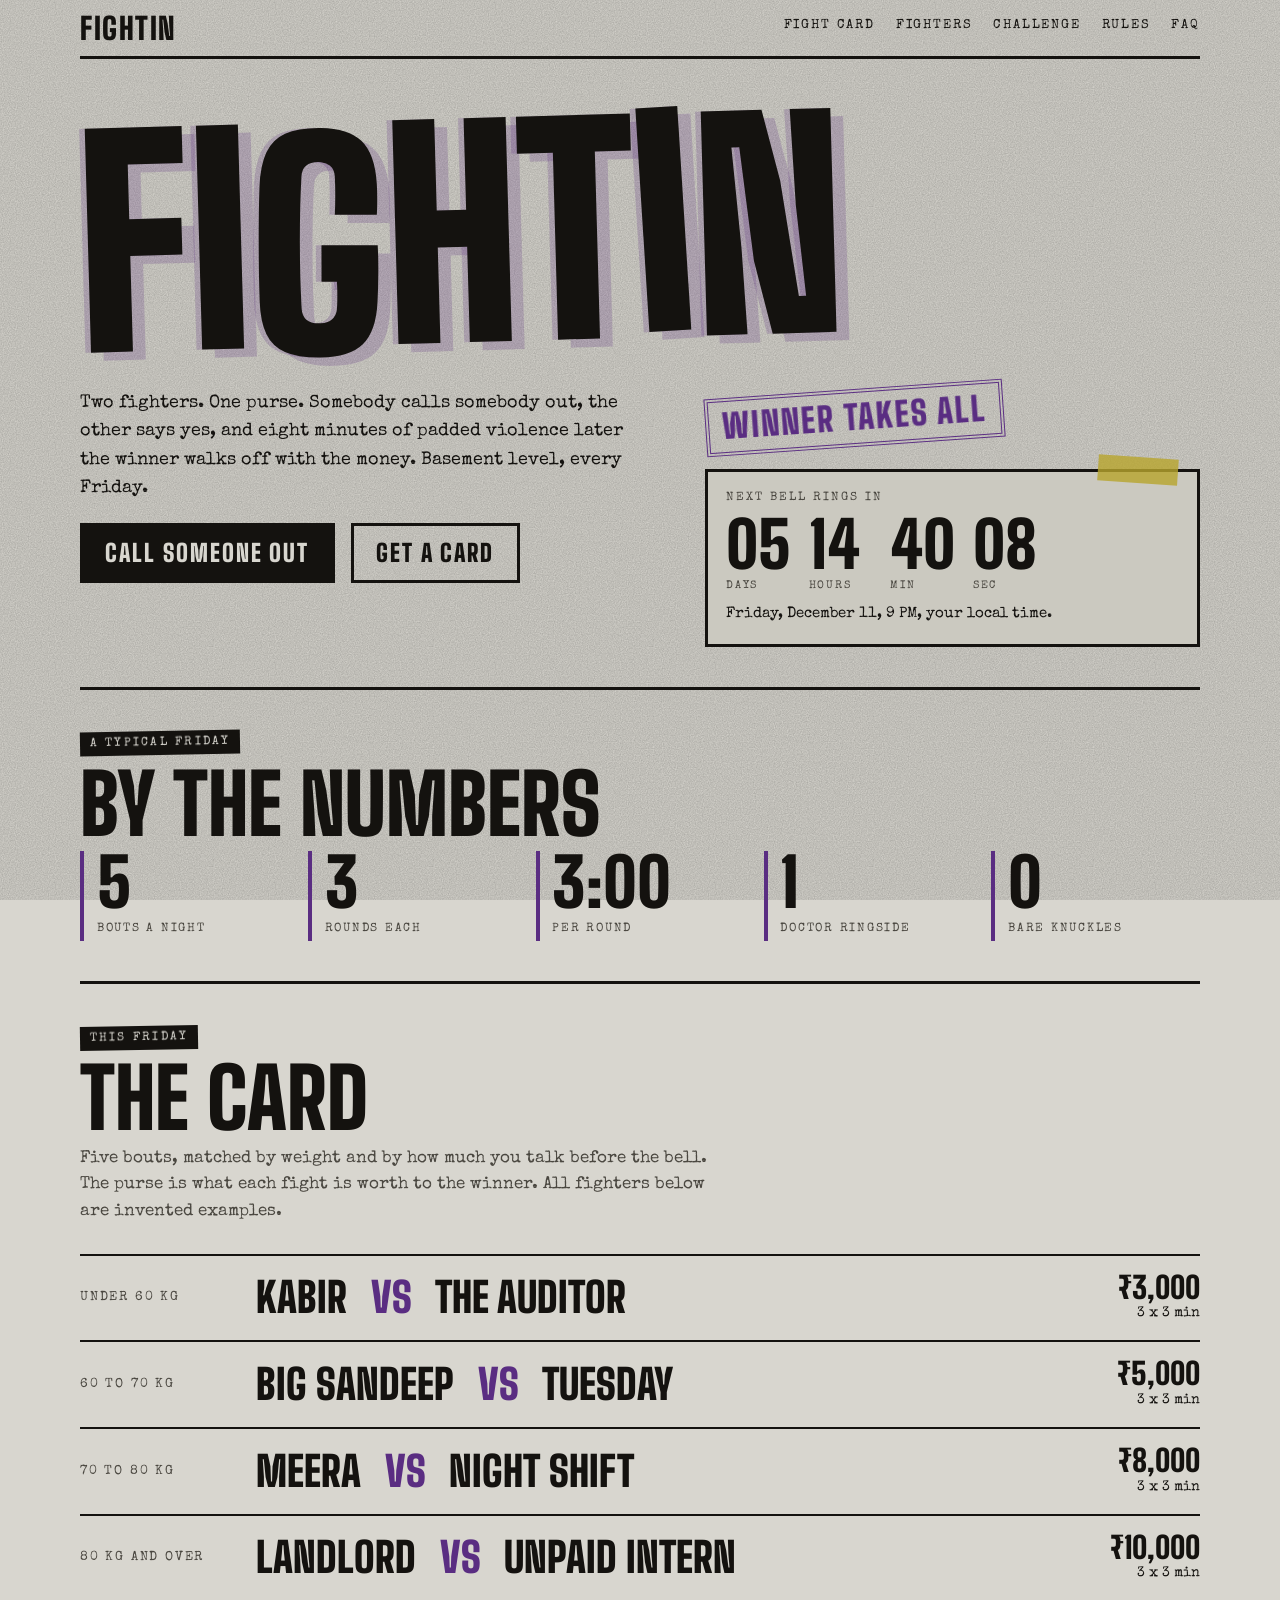
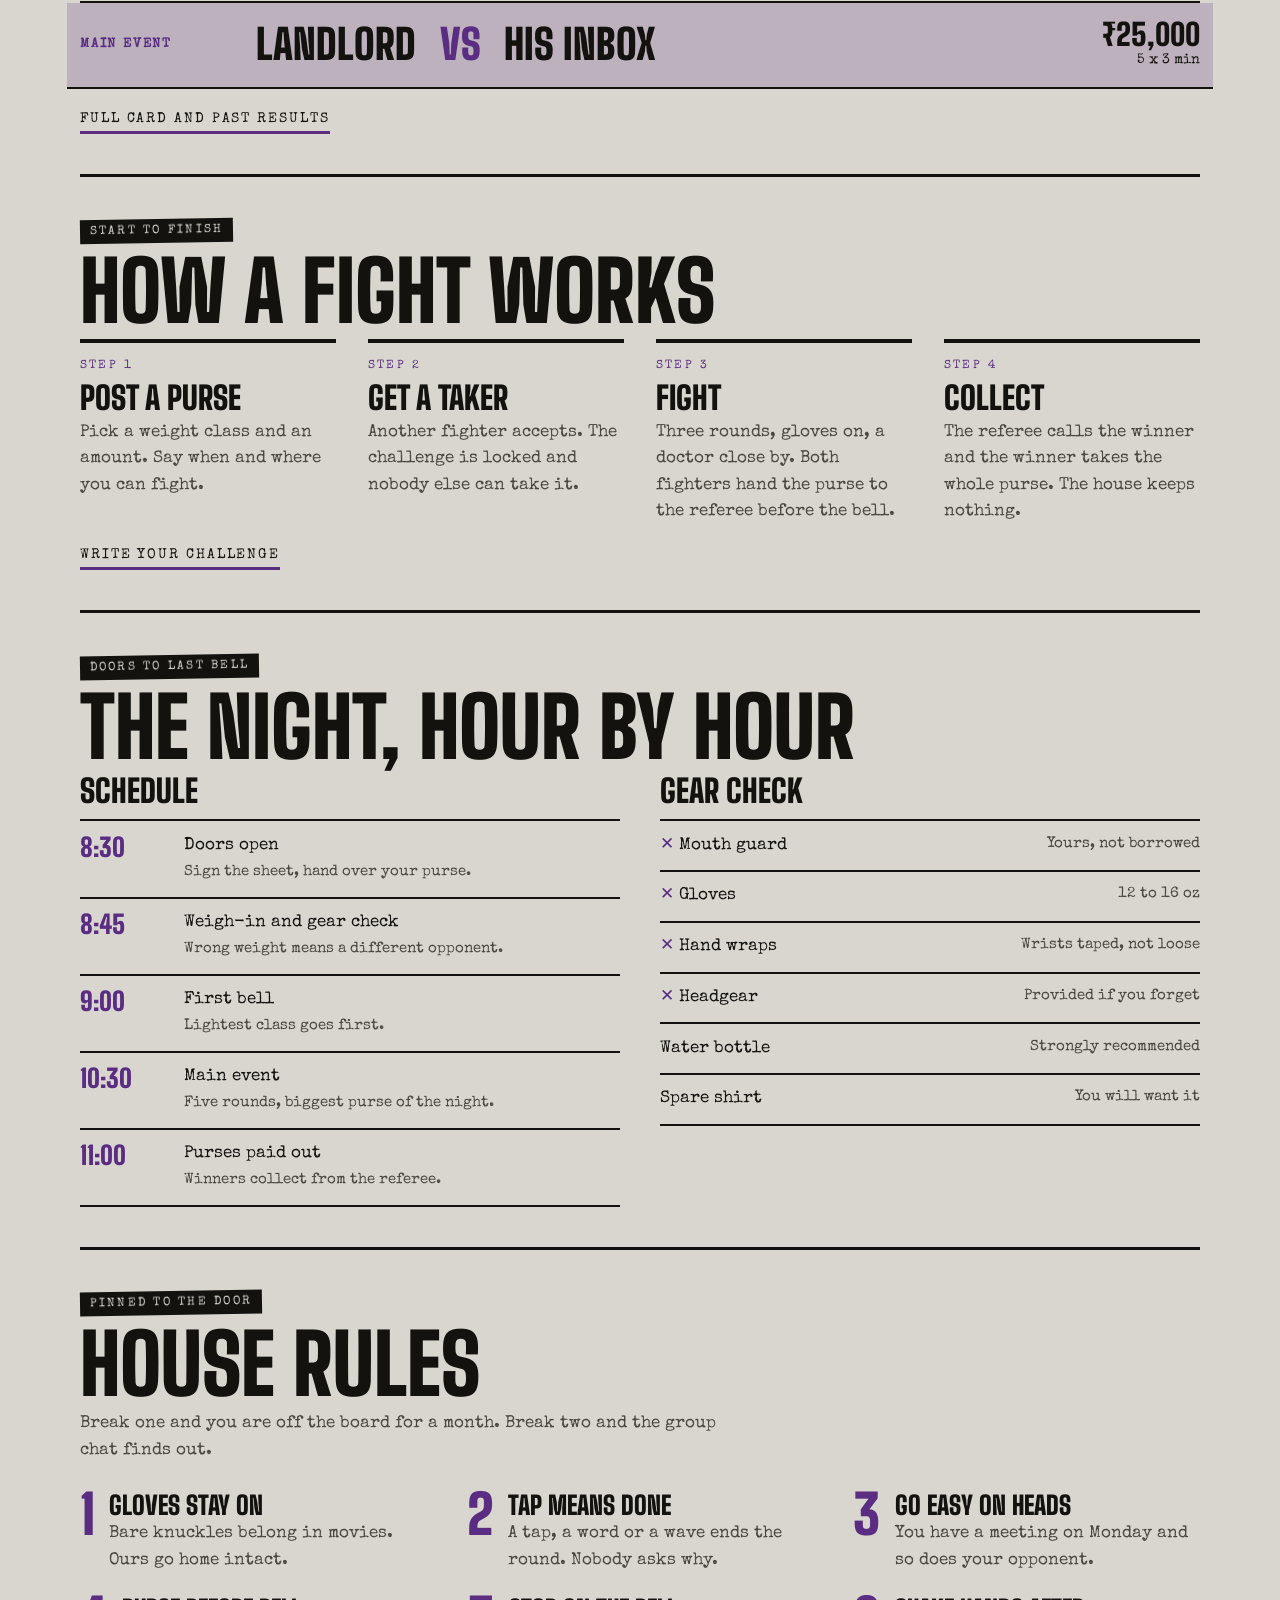
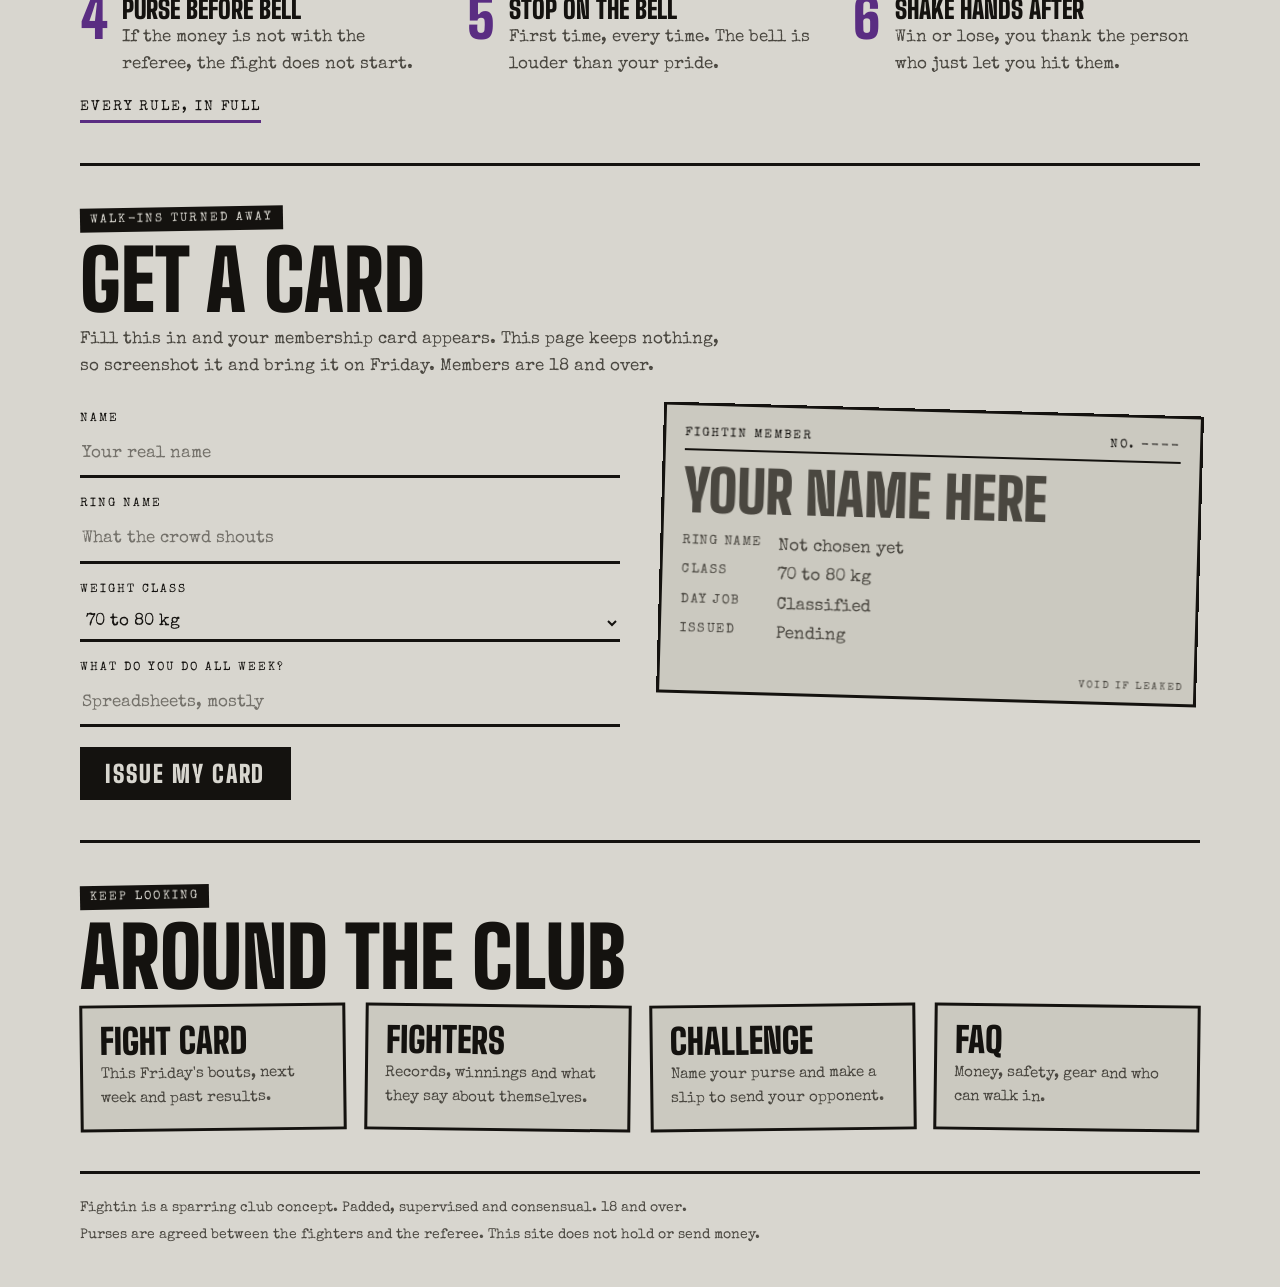
==== index.html @ 03cd2a9a "first domain wesbite" ====
<!doctype html><html><head><meta charset=utf8><meta name=viewport content="width=device-width,initial-scale=1,viewport-fit=cover"><style>:root{color-scheme:light;box-sizing:border-box;padding-top:env(safe-area-inset-top,0px);padding-bottom:env(safe-area-inset-bottom,0px)}html{scroll-padding-top:env(safe-area-inset-top,0px)}body{margin:0;padding:0;font:14px -apple-system,BlinkMacSystemFont,sans-serif;background:#fff;color:#000}img{max-width:100%}[hidden]:not([hidden=until-found i]){display:none!important}</style></head><body>
<title>Fightin</title>
<link rel="preconnect" href="https://fonts.googleapis.com">
<link rel="preconnect" href="https://fonts.gstatic.com" crossorigin>
<link rel="stylesheet" href="https://fonts.googleapis.com/css2?family=Big+Shoulders+Display:wght@700;900&family=Special+Elite&display=swap">
<link rel="stylesheet" href="styles.css">
<nav class="nav" aria-label="Main">
  <a class="brand" href="index.html">Fightin</a>
  <a data-page="fights" href="fights.html">Fight card</a>
  <a data-page="fighters" href="fighters.html">Fighters</a>
  <a data-page="challenge" href="challenge.html">Challenge</a>
  <a data-page="rules" href="rules.html">Rules</a>
  <a data-page="faq" href="faq.html">FAQ</a>
</nav>

<main>
  <header class="hero">
    <h1 class="wordmark" aria-label="Fightin"><span>F</span><span>I</span><span>G</span><span>H</span><span>T</span><span>I</span><span>N</span></h1>
    <div class="hero-row">
      <div>
        <p class="hero-copy">Two fighters. One purse. Somebody calls somebody out, the other says yes, and eight minutes of padded violence later the winner walks off with the money. Basement level, every Friday.</p>
        <div class="cta-row">
          <a class="cta" href="challenge.html">Call someone out</a>
          <a class="cta ghost" href="#join">Get a card</a>
        </div>
      </div>
      <div style="display:grid; gap:1.4rem; min-width:0">
        <div class="stamp">Winner takes all</div>
        <div class="clock">
          <p class="label">Next bell rings in</p>
          <div class="digits" id="digits">
            <div><b id="d">--</b><small>days</small></div>
            <div><b id="h">--</b><small>hours</small></div>
            <div><b id="m">--</b><small>min</small></div>
            <div><b id="s">--</b><small>sec</small></div>
          </div>
          <p class="note" id="when">Friday, 9 PM, your local time.</p>
        </div>
      </div>
    </div>
  </header>

  <section id="night">
    <p class="tag">A typical Friday</p>
    <h2>By the numbers</h2>
    <div class="facts">
      <div class="fact"><b>5</b><span>Bouts a night</span></div>
      <div class="fact"><b>3</b><span>Rounds each</span></div>
      <div class="fact"><b>3:00</b><span>Per round</span></div>
      <div class="fact"><b>1</b><span>Doctor ringside</span></div>
      <div class="fact"><b>0</b><span>Bare knuckles</span></div>
    </div>
  </section>

  <section id="card">
    <p class="tag">This Friday</p>
    <h2>The card</h2>
    <p class="lede">Five bouts, matched by weight and by how much you talk before the bell. The purse is what each fight is worth to the winner. All fighters below are invented examples.</p>
    <ol class="bouts">
      <li class="bout">
        <span class="cls">Under 60 kg</span>
        <span class="vs">Kabir <em>vs</em> The Auditor</span>
        <span class="meta"><b>₹3,000</b>3 x 3 min</span>
      </li>
      <li class="bout">
        <span class="cls">60 to 70 kg</span>
        <span class="vs">Big Sandeep <em>vs</em> Tuesday</span>
        <span class="meta"><b>₹5,000</b>3 x 3 min</span>
      </li>
      <li class="bout">
        <span class="cls">70 to 80 kg</span>
        <span class="vs">Meera <em>vs</em> Night Shift</span>
        <span class="meta"><b>₹8,000</b>3 x 3 min</span>
      </li>
      <li class="bout">
        <span class="cls">80 kg and over</span>
        <span class="vs">Landlord <em>vs</em> Unpaid Intern</span>
        <span class="meta"><b>₹10,000</b>3 x 3 min</span>
      </li>
      <li class="bout main">
        <span class="cls">Main event</span>
        <span class="vs">Landlord <em>vs</em> His Inbox</span>
        <span class="meta"><b>₹25,000</b>5 x 3 min</span>
      </li>
    </ol>
    <a class="more" href="fights.html">Full card and past results</a>
  </section>

  <section id="how">
    <p class="tag">Start to finish</p>
    <h2>How a fight works</h2>
    <ol class="steps">
      <li><h3>Post a purse</h3><p>Pick a weight class and an amount. Say when and where you can fight.</p></li>
      <li><h3>Get a taker</h3><p>Another fighter accepts. The challenge is locked and nobody else can take it.</p></li>
      <li><h3>Fight</h3><p>Three rounds, gloves on, a doctor close by. Both fighters hand the purse to the referee before the bell.</p></li>
      <li><h3>Collect</h3><p>The referee calls the winner and the winner takes the whole purse. The house keeps nothing.</p></li>
    </ol>
    <a class="more" href="challenge.html">Write your challenge</a>
  </section>

  <section id="run">
    <p class="tag">Doors to last bell</p>
    <h2>The night, hour by hour</h2>
    <div class="two-col">
      <div>
        <h3 class="subhead" style="margin-top:0">Schedule</h3>
        <ol class="night">
          <li><time>8:30</time><div><strong>Doors open</strong><span>Sign the sheet, hand over your purse.</span></div></li>
          <li><time>8:45</time><div><strong>Weigh-in and gear check</strong><span>Wrong weight means a different opponent.</span></div></li>
          <li><time>9:00</time><div><strong>First bell</strong><span>Lightest class goes first.</span></div></li>
          <li><time>10:30</time><div><strong>Main event</strong><span>Five rounds, biggest purse of the night.</span></div></li>
          <li><time>11:00</time><div><strong>Purses paid out</strong><span>Winners collect from the referee.</span></div></li>
        </ol>
      </div>
      <div>
        <h3 class="subhead" style="margin-top:0">Gear check</h3>
        <ul class="gear">
          <li class="must"><span>Mouth guard</span><span>Yours, not borrowed</span></li>
          <li class="must"><span>Gloves</span><span>12 to 16 oz</span></li>
          <li class="must"><span>Hand wraps</span><span>Wrists taped, not loose</span></li>
          <li class="must"><span>Headgear</span><span>Provided if you forget</span></li>
          <li><span>Water bottle</span><span>Strongly recommended</span></li>
          <li><span>Spare shirt</span><span>You will want it</span></li>
        </ul>
      </div>
    </div>
  </section>

  <section id="rules">
    <p class="tag">Pinned to the door</p>
    <h2>House rules</h2>
    <p class="lede">Break one and you are off the board for a month. Break two and the group chat finds out.</p>
    <ol class="rules">
      <li><h3>Gloves stay on</h3><p>Bare knuckles belong in movies. Ours go home intact.</p></li>
      <li><h3>Tap means done</h3><p>A tap, a word or a wave ends the round. Nobody asks why.</p></li>
      <li><h3>Go easy on heads</h3><p>You have a meeting on Monday and so does your opponent.</p></li>
      <li><h3>Purse before bell</h3><p>If the money is not with the referee, the fight does not start.</p></li>
      <li><h3>Stop on the bell</h3><p>First time, every time. The bell is louder than your pride.</p></li>
      <li><h3>Shake hands after</h3><p>Win or lose, you thank the person who just let you hit them.</p></li>
    </ol>
    <a class="more" href="rules.html">Every rule, in full</a>
  </section>

  <section id="join">
    <p class="tag">Walk-ins turned away</p>
    <h2>Get a card</h2>
    <p class="lede">Fill this in and your membership card appears. This page keeps nothing, so screenshot it and bring it on Friday. Members are 18 and over.</p>
    <div class="join">
      <form id="form-member" autocomplete="off">
        <div class="field">
          <label for="name">Name</label>
          <input id="name" name="name" type="text" placeholder="Your real name" required maxlength="24">
        </div>
        <div class="field">
          <label for="alias">Ring name</label>
          <input id="alias" name="alias" type="text" placeholder="What the crowd shouts" maxlength="24">
        </div>
        <div class="field">
          <label for="cls">Weight class</label>
          <select id="cls" name="cls">
            <option>Under 60 kg</option>
            <option>60 to 70 kg</option>
            <option selected>70 to 80 kg</option>
            <option>80 kg and over</option>
          </select>
        </div>
        <div class="field">
          <label for="day">What do you do all week?</label>
          <input id="day" name="day" type="text" placeholder="Spreadsheets, mostly" maxlength="40">
        </div>
        <button class="cta" type="submit">Issue my card</button>
      </form>

      <div class="card blank" id="member" aria-live="polite">
        <div class="top"><span>Fightin member</span><span id="no">No. ----</span></div>
        <p class="nm" id="cName">Your name here</p>
        <dl>
          <dt>Ring name</dt><dd id="cAlias">Not chosen yet</dd>
          <dt>Class</dt><dd id="cCls">70 to 80 kg</dd>
          <dt>Day job</dt><dd id="cDay">Classified</dd>
          <dt>Issued</dt><dd id="cDate">Pending</dd>
        </dl>
        <div class="seal" id="seal" hidden>Approved</div>
      </div>
    </div>
  </section>

  <section id="explore">
    <p class="tag">Keep looking</p>
    <h2>Around the club</h2>
    <div class="tiles">
      <a class="tile" href="fights.html"><b>Fight card</b><span>This Friday's bouts, next week and past results.</span></a>
      <a class="tile" href="fighters.html"><b>Fighters</b><span>Records, winnings and what they say about themselves.</span></a>
      <a class="tile" href="challenge.html"><b>Challenge</b><span>Name your purse and make a slip to send your opponent.</span></a>
      <a class="tile" href="faq.html"><b>FAQ</b><span>Money, safety, gear and who can walk in.</span></a>
    </div>
  </section>
</main>

<footer>
  <span>Fightin is a sparring club concept. Padded, supervised and consensual. 18 and over.</span>
  <span>Purses are agreed between the fighters and the referee. This site does not hold or send money.</span>
</footer>
<script>document.body.setAttribute("data-page", "home");</script>
<script src="app.js"></script>

</body></html>
---- styles.css ----
/* Fightin shared theme: photocopied basement flyer. Bruise purple ink on dirty paper, a taped-on yellow accent, big condensed type over typewriter body text. */
:root {
  --paper: #d8d6cf;
  --paper-2: #cbc9c0;
  --ink: #14120f;
  --ink-soft: #4a4740;
  --bruise: #5a2d82;
  --bruise-wash: rgba(90, 45, 130, 0.22);
  --yellow: #b8a52e;
  --on-bruise: #f3eefa;
  --on-ink: #d8d6cf;
  --display: "Big Shoulders Display", "Arial Narrow", Impact, sans-serif;
  --type: "Special Elite", "Courier New", Courier, monospace;
  --gutter: 1rem;
  padding-block: env(safe-area-inset-top, 0px) env(safe-area-inset-bottom, 0px);
}
@media (prefers-color-scheme: dark) {
  :root:not([data-theme="light"]) {
    --paper: #121110; --paper-2: #1c1a18; --ink: #e6e3da; --ink-soft: #a6a297;
    --bruise: #a66cd8; --bruise-wash: rgba(166, 108, 216, 0.25); --yellow: #d6c441; --on-bruise: #130b1c; --on-ink: #121110;
    color-scheme: dark;
  }
}
:root[data-theme="dark"] {
  --paper: #121110; --paper-2: #1c1a18; --ink: #e6e3da; --ink-soft: #a6a297;
  --bruise: #a66cd8; --bruise-wash: rgba(166, 108, 216, 0.25); --yellow: #d6c441; --on-bruise: #130b1c; --on-ink: #121110;
  color-scheme: dark;
}

* { box-sizing: border-box; }
[hidden] { display: none !important; }
body {
  margin: 0;
  background: var(--paper);
  color: var(--ink);
  font-family: var(--type);
  font-size: 1.0625rem;
  line-height: 1.55;
  padding-inline: var(--gutter);
  padding-block: 0;
  overflow-x: hidden;
}
body::before {
  content: "";
  position: fixed; inset: 0; z-index: 0; pointer-events: none;
  opacity: 0.4; mix-blend-mode: multiply;
  background-image: url("data:image/svg+xml;utf8,<svg xmlns='http://www.w3.org/2000/svg' width='220' height='220'><filter id='n'><feTurbulence type='fractalNoise' baseFrequency='.85' numOctaves='2' stitchTiles='stitch'/><feColorMatrix values='0 0 0 0 0  0 0 0 0 0  0 0 0 0 0  0 0 0 .55 0'/></filter><rect width='100%' height='100%' filter='url(%23n)'/></svg>");
}
main { position: relative; z-index: 1; max-width: 70rem; margin-inline: auto; }
a { color: inherit; }
:focus-visible { outline: 3px solid var(--bruise); outline-offset: 3px; }

/* nav */
.nav {
  position: relative; z-index: 2; max-width: 70rem; margin-inline: auto;
  display: flex; flex-wrap: wrap; align-items: center; gap: 0.3rem 1.3rem;
  padding-block: 0.8rem; border-bottom: 3px solid var(--ink);
}
.nav .brand { font-family: var(--display); font-weight: 900; font-size: 1.9rem; letter-spacing: 0.05em; text-transform: uppercase; text-decoration: none; margin-right: auto; line-height: 1; }
.nav a:not(.brand) {
  text-decoration: none; font-size: 0.82rem; letter-spacing: 0.14em; text-transform: uppercase;
  padding-block: 0.2rem; border-bottom: 3px solid transparent;
}
.nav a:not(.brand):hover, .nav a[aria-current="page"] { border-bottom-color: var(--bruise); }

/* hero */
.hero { padding-block: clamp(2rem, 6vw, 4.5rem) 2.5rem; display: grid; gap: 1.75rem; }
.wordmark {
  font-family: var(--display); font-weight: 900; text-transform: uppercase;
  font-size: clamp(4.6rem, 23vw, 17.5rem); line-height: 0.82; letter-spacing: -0.01em;
  margin: 0; transform: rotate(-1.6deg); transform-origin: left bottom;
  text-shadow: 0.045em 0.03em 0 var(--bruise-wash), -0.02em 0 0 var(--bruise-wash);
}
.wordmark span { display: inline-block; }
.wordmark span:nth-child(3) { transform: translateY(0.03em) rotate(1.5deg); }
.wordmark span:nth-child(6) { transform: translateY(-0.02em) rotate(-2deg); }
.hero-row { display: grid; grid-template-columns: minmax(0, 1.2fr) minmax(0, 1fr); gap: 2rem; align-items: start; }
.hero-copy { margin: 0; max-width: 34rem; font-size: 1.15rem; }
.stamp {
  justify-self: start; border: 4px double var(--bruise); color: var(--bruise);
  font-family: var(--display); font-weight: 900; text-transform: uppercase;
  font-size: clamp(1.4rem, 4vw, 2.1rem); letter-spacing: 0.06em; line-height: 1;
  padding: 0.5rem 0.8rem; transform: rotate(-4deg); width: fit-content;
}

/* page header for inner pages */
.page-head { padding-block: clamp(2rem, 5vw, 3.5rem) 2rem; }
.page-head h1 {
  font-family: var(--display); font-weight: 900; text-transform: uppercase;
  font-size: clamp(3.4rem, 15vw, 9.5rem); line-height: 0.84; margin: 0 0 0.8rem;
  transform: rotate(-1.2deg); transform-origin: left bottom; text-wrap: balance;
  text-shadow: 0.045em 0.03em 0 var(--bruise-wash);
}
.page-head p { margin: 0; max-width: 40rem; color: var(--ink-soft); font-size: 1.1rem; }

/* countdown */
.clock { border: 3px solid var(--ink); background: var(--paper-2); padding: 1rem 1.1rem 1.15rem; position: relative; }
.clock::before {
  content: ""; position: absolute; top: -0.9rem; right: 1.2rem; width: 5rem; height: 1.6rem;
  background: var(--yellow); opacity: 0.8; transform: rotate(4deg);
}
.label { font-size: 0.78rem; letter-spacing: 0.16em; text-transform: uppercase; color: var(--ink-soft); margin: 0; }
.digits { display: flex; flex-wrap: wrap; gap: 0.25rem 1.1rem; margin: 0.4rem 0 0.2rem; font-variant-numeric: tabular-nums; }
.digits div { display: grid; }
.digits b { font-family: var(--display); font-weight: 900; font-size: clamp(2.6rem, 8vw, 4rem); line-height: 1; min-width: 2ch; }
.digits small { font-size: 0.7rem; letter-spacing: 0.16em; text-transform: uppercase; color: var(--ink-soft); }
.clock .note { margin: 0.5rem 0 0; font-size: 0.92rem; }

.cta {
  display: inline-block; margin-top: 1.25rem; background: var(--ink); color: var(--on-ink);
  font-family: var(--display); font-weight: 900; font-size: 1.5rem; text-transform: uppercase; letter-spacing: 0.08em;
  padding: 0.55rem 1.4rem; text-decoration: none; border: 3px solid var(--ink); cursor: pointer;
  transition: transform 0.12s ease, background 0.12s ease, color 0.12s ease;
}
.cta:hover { background: var(--bruise); border-color: var(--bruise); color: var(--on-bruise); transform: translate(-3px, -3px) rotate(-1deg); }
.cta.ghost { background: transparent; color: var(--ink); }
.cta.ghost:hover { background: var(--bruise); color: var(--on-bruise); }
.cta-row { display: flex; flex-wrap: wrap; gap: 0.8rem 1rem; }

/* sections */
section { padding-block: 2.5rem; border-top: 3px solid var(--ink); }
.tag {
  display: inline-block; background: var(--ink); color: var(--on-ink);
  font-size: 0.78rem; letter-spacing: 0.18em; text-transform: uppercase; padding: 0.15rem 0.6rem; margin: 0 0 0.7rem;
  transform: rotate(-1deg);
}
h2 {
  font-family: var(--display); font-weight: 900; text-transform: uppercase;
  font-size: clamp(2.6rem, 9vw, 5.2rem); line-height: 0.9; margin: 0 0 0.6rem; text-wrap: balance;
}
.lede { margin: 0 0 1.8rem; max-width: 40rem; color: var(--ink-soft); }
.fine { font-size: 0.85rem; color: var(--ink-soft); margin: 1rem 0 0; }
.more { display: inline-block; margin-top: 1.2rem; font-size: 0.85rem; letter-spacing: 0.14em; text-transform: uppercase; border-bottom: 3px solid var(--bruise); text-decoration: none; padding-bottom: 0.1rem; }
.more:hover { background: var(--bruise-wash); }

/* facts */
.facts { display: grid; grid-template-columns: repeat(auto-fit, minmax(9.5rem, 1fr)); gap: 1.2rem; }
.fact { border-left: 4px solid var(--bruise); padding-left: 0.8rem; }
.fact b { display: block; font-family: var(--display); font-weight: 900; font-size: clamp(2.8rem, 8vw, 4.2rem); line-height: 0.95; font-variant-numeric: tabular-nums; }
.fact span { font-size: 0.78rem; letter-spacing: 0.14em; text-transform: uppercase; color: var(--ink-soft); }

/* fight card */
.bouts { list-style: none; margin: 0; padding: 0; border-top: 2px solid var(--ink); }
.bout {
  display: grid; grid-template-columns: 9.5rem minmax(0, 1fr) auto; gap: 0.4rem 1.5rem; align-items: center;
  padding: 1rem 0; border-bottom: 2px solid var(--ink);
}
.bout .cls { font-size: 0.8rem; letter-spacing: 0.14em; text-transform: uppercase; color: var(--ink-soft); }
.bout .vs { font-family: var(--display); font-weight: 900; text-transform: uppercase; font-size: clamp(1.5rem, 4.6vw, 2.6rem); line-height: 1; }
.bout .vs em { font-style: normal; color: var(--bruise); padding-inline: 0.35em; }
.bout .vs .lose { text-decoration: line-through; text-decoration-thickness: 0.12em; color: var(--ink-soft); }
.bout .meta { font-size: 0.9rem; text-align: right; font-variant-numeric: tabular-nums; }
.bout .meta b { display: block; font-family: var(--display); font-weight: 900; font-size: 1.9rem; line-height: 1; color: var(--ink); }
.bout.main { background: var(--bruise-wash); padding-inline: 0.8rem; margin-inline: -0.8rem; }
.bout.main .cls { color: var(--bruise); font-weight: 700; }
.subhead { font-family: var(--display); font-weight: 900; text-transform: uppercase; font-size: 2rem; line-height: 1; margin: 2.2rem 0 0.8rem; }

/* steps and night timeline */
.steps { list-style: none; margin: 0; padding: 0; display: grid; grid-template-columns: repeat(auto-fit, minmax(min(100%, 15rem), 1fr)); gap: 1.6rem 2rem; counter-reset: step; }
.steps li { counter-increment: step; border-top: 4px solid var(--ink); padding-top: 0.6rem; }
.steps li::before { content: "Step " counter(step); font-size: 0.78rem; letter-spacing: 0.18em; text-transform: uppercase; color: var(--bruise); }
.steps h3 { font-family: var(--display); font-weight: 900; text-transform: uppercase; font-size: 2rem; line-height: 1; margin: 0.2rem 0 0.4rem; }
.steps p { margin: 0; color: var(--ink-soft); }

.two-col { display: grid; grid-template-columns: repeat(2, minmax(0, 1fr)); gap: 2.5rem; align-items: start; }
.night { list-style: none; margin: 0; padding: 0; border-top: 2px solid var(--ink); }
.night li { display: grid; grid-template-columns: 5.5rem minmax(0, 1fr); gap: 0.2rem 1rem; padding: 0.7rem 0; border-bottom: 2px solid var(--ink); }
.night time { font-family: var(--display); font-weight: 900; font-size: 1.6rem; line-height: 1.1; color: var(--bruise); font-variant-numeric: tabular-nums; }
.night strong { font-weight: 400; display: block; }
.night span { color: var(--ink-soft); font-size: 0.92rem; }
.gear { list-style: none; margin: 0; padding: 0; border-top: 2px solid var(--ink); }
.gear li { padding: 0.7rem 0; border-bottom: 2px solid var(--ink); display: flex; justify-content: space-between; gap: 1rem; }
.gear li span:last-child { color: var(--ink-soft); text-align: right; font-size: 0.92rem; }
.gear li.must span:first-child::before { content: "\2715  "; color: var(--bruise); }

/* rules */
.rules { list-style: none; margin: 0; padding: 0; display: grid; grid-template-columns: repeat(auto-fit, minmax(min(100%, 19rem), 1fr)); gap: 1.4rem 2.5rem; counter-reset: rule; }
.rules li { counter-increment: rule; display: grid; grid-template-columns: auto minmax(0, 1fr); gap: 0.2rem 0.9rem; }
.rules li::before { content: counter(rule); font-family: var(--display); font-weight: 900; font-size: 3.4rem; line-height: 0.8; color: var(--bruise); grid-row: span 2; }
.rules h3 { font-family: var(--display); font-weight: 900; text-transform: uppercase; font-size: 1.6rem; line-height: 1; margin: 0; }
.rules p { margin: 0; color: var(--ink-soft); }

/* forms and cards */
.join { display: grid; grid-template-columns: minmax(0, 1fr) minmax(0, 1fr); gap: 2.5rem; align-items: start; }
form { display: grid; gap: 1rem; min-width: 0; }
.field { display: grid; gap: 0.3rem; }
.field label { font-size: 0.78rem; letter-spacing: 0.16em; text-transform: uppercase; }
.two { display: grid; grid-template-columns: repeat(2, minmax(0, 1fr)); gap: 1rem; }
input, select, textarea {
  font: inherit; color: var(--ink); background: transparent; width: 100%;
  border: 0; border-bottom: 3px solid var(--ink); border-radius: 0; padding: 0.5rem 0.1rem; min-width: 0;
}
select option { background: var(--paper); color: var(--ink); }
input::placeholder { color: var(--ink-soft); opacity: 0.7; }
input:focus-visible, select:focus-visible, textarea:focus-visible { outline: none; border-bottom-color: var(--bruise); background: var(--bruise-wash); }
button.cta { justify-self: start; margin-top: 0.25rem; }
.share { display: grid; gap: 0.6rem; margin-top: 1.2rem; }
textarea { border: 3px solid var(--ink); padding: 0.6rem; min-height: 8rem; resize: vertical; line-height: 1.4; }
.msg { min-height: 1.5em; margin: 0; color: var(--bruise); font-weight: 700; }

.card {
  border: 3px solid var(--ink); background: var(--paper-2); padding: 1.1rem 1.2rem 1.4rem;
  transform: rotate(1.6deg); min-width: 0; position: relative;
}
.card::after {
  content: "VOID IF LEAKED"; position: absolute; right: 0.6rem; bottom: 0.5rem;
  font-size: 0.65rem; letter-spacing: 0.2em; color: var(--ink-soft);
}
.card .top { display: flex; justify-content: space-between; gap: 1rem; flex-wrap: wrap; font-size: 0.78rem; letter-spacing: 0.16em; text-transform: uppercase; border-bottom: 2px solid var(--ink); padding-bottom: 0.4rem; }
.card .nm { font-family: var(--display); font-weight: 900; text-transform: uppercase; font-size: clamp(2.4rem, 8vw, 3.6rem); line-height: 0.95; margin: 0.8rem 0 0.2rem; overflow-wrap: anywhere; }
.card .purse { font-family: var(--display); font-weight: 900; font-size: clamp(3rem, 10vw, 4.6rem); line-height: 1; color: var(--bruise); margin: 0.4rem 0; font-variant-numeric: tabular-nums; }
.card dl { margin: 0.8rem 0 1.4rem; display: grid; grid-template-columns: auto minmax(0, 1fr); gap: 0.2rem 1rem; }
.card dt { color: var(--ink-soft); font-size: 0.8rem; letter-spacing: 0.12em; text-transform: uppercase; }
.card dd { margin: 0; overflow-wrap: anywhere; }
.card .seal { position: absolute; right: 1rem; top: 3.2rem; transform: rotate(10deg); border: 3px solid var(--bruise); color: var(--bruise); font-family: var(--display); font-weight: 900; text-transform: uppercase; padding: 0.1rem 0.5rem; font-size: 1.3rem; letter-spacing: 0.08em; }
.card.blank .nm, .card.blank dd, .card.blank .purse { color: var(--ink-soft); }

/* roster */
.tabs { display: flex; flex-wrap: wrap; gap: 0.5rem; margin: 0 0 1.4rem; }
.tabs button {
  font: inherit; font-size: 0.85rem; letter-spacing: 0.14em; text-transform: uppercase; cursor: pointer;
  background: transparent; color: var(--ink); border: 3px solid var(--ink); padding: 0.3rem 0.9rem;
}
.tabs button[aria-pressed="true"] { background: var(--ink); color: var(--on-ink); }
.tabs button:hover { border-color: var(--bruise); }
.roster { display: grid; grid-template-columns: repeat(auto-fill, minmax(min(100%, 16rem), 1fr)); gap: 1.6rem; list-style: none; margin: 0; padding: 0; }
.fighter { border: 3px solid var(--ink); background: var(--paper-2); padding: 1rem 1.1rem 1.1rem; min-width: 0; }
.fighter:nth-child(odd) { transform: rotate(-0.8deg); }
.fighter:nth-child(even) { transform: rotate(0.8deg); }
.fighter h3 { font-family: var(--display); font-weight: 900; text-transform: uppercase; font-size: 2.4rem; line-height: 0.95; margin: 0 0 0.2rem; overflow-wrap: anywhere; }
.fighter .cls { font-size: 0.78rem; letter-spacing: 0.16em; text-transform: uppercase; color: var(--bruise); }
.fighter .rec { display: flex; gap: 1.4rem; margin: 0.8rem 0; padding-block: 0.6rem; border-block: 2px solid var(--ink); font-variant-numeric: tabular-nums; }
.fighter .rec b { display: block; font-family: var(--display); font-weight: 900; font-size: 1.9rem; line-height: 1; }
.fighter .rec small { font-size: 0.7rem; letter-spacing: 0.14em; text-transform: uppercase; color: var(--ink-soft); }
.fighter p { margin: 0; color: var(--ink-soft); font-size: 0.95rem; }

/* faq */
.faq { border-top: 2px solid var(--ink); }
details { border-bottom: 2px solid var(--ink); padding: 0.9rem 0; }
summary { font-family: var(--display); font-weight: 900; text-transform: uppercase; font-size: clamp(1.4rem, 4vw, 2rem); line-height: 1.05; cursor: pointer; list-style: none; display: flex; justify-content: space-between; gap: 1rem; }
summary::-webkit-details-marker { display: none; }
summary::after { content: "+"; color: var(--bruise); }
details[open] summary::after { content: "\2212"; }
details p { margin: 0.7rem 0 0; max-width: 42rem; color: var(--ink-soft); }

/* explore tiles */
.tiles { display: grid; grid-template-columns: repeat(auto-fit, minmax(min(100%, 14rem), 1fr)); gap: 1.2rem; }
.tile { display: grid; gap: 0.3rem; border: 3px solid var(--ink); padding: 1rem 1.1rem 1.1rem; text-decoration: none; background: var(--paper-2); transition: transform 0.12s ease; }
.tile:nth-child(odd) { transform: rotate(-0.7deg); }
.tile:nth-child(even) { transform: rotate(0.7deg); }
.tile:hover { transform: translate(-3px, -3px) rotate(0deg); border-color: var(--bruise); }
.tile b { font-family: var(--display); font-weight: 900; text-transform: uppercase; font-size: 2.2rem; line-height: 1; }
.tile span { color: var(--ink-soft); font-size: 0.95rem; }

footer { position: relative; z-index: 1; max-width: 70rem; margin-inline: auto; border-top: 3px solid var(--ink); padding-block: 1.5rem 2.5rem; display: grid; gap: 0.4rem; font-size: 0.85rem; color: var(--ink-soft); }

@media (max-width: 760px) {
  .hero-row, .join, .two-col { grid-template-columns: minmax(0, 1fr); }
  .two { grid-template-columns: minmax(0, 1fr); }
  .bout { grid-template-columns: minmax(0, 1fr) auto; }
  .bout .cls { grid-column: 1 / -1; }
}
@media (prefers-reduced-motion: no-preference) {
  .stamp { animation: slam 0.5s cubic-bezier(.2, 1.6, .4, 1) both; }
  @keyframes slam { from { transform: rotate(-4deg) scale(1.7); opacity: 0; } to { transform: rotate(-4deg) scale(1); opacity: 1; } }
}
@media (prefers-reduced-motion: reduce) { .cta, .tile { transition: none; } }
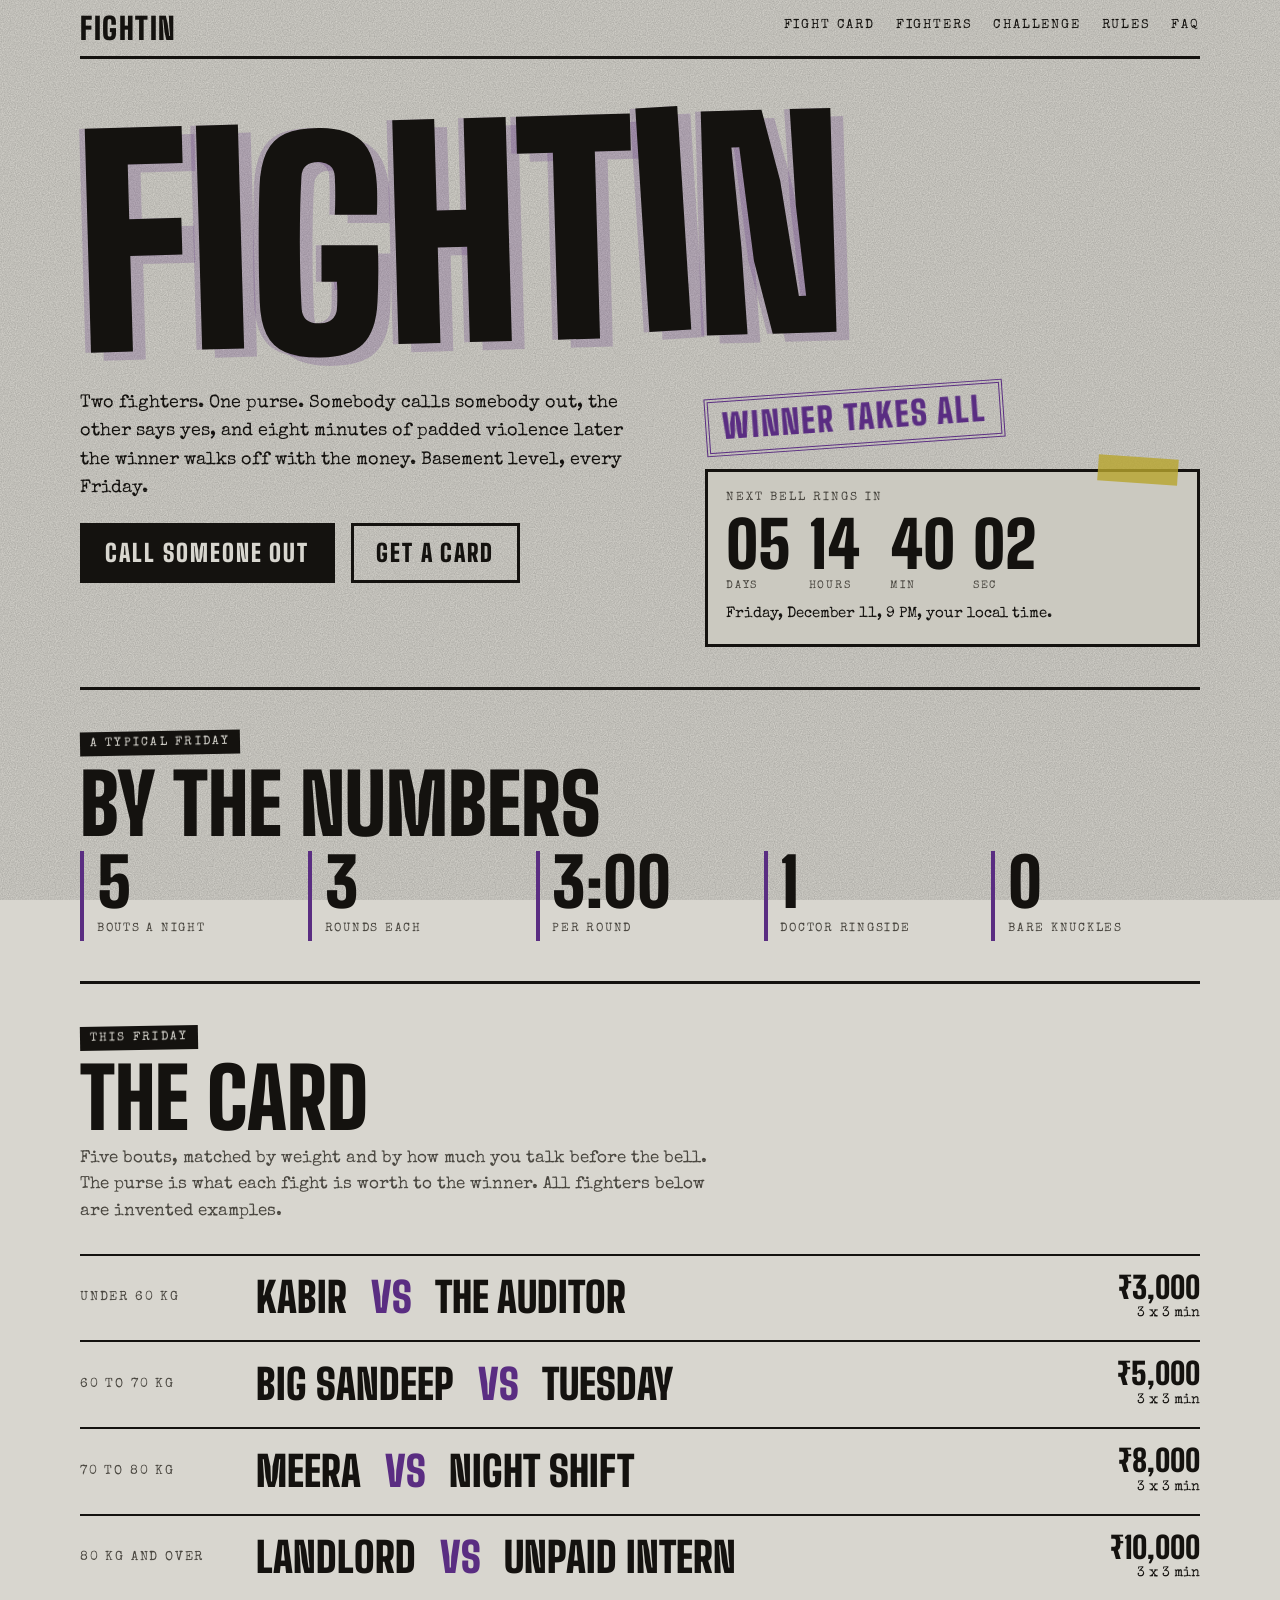
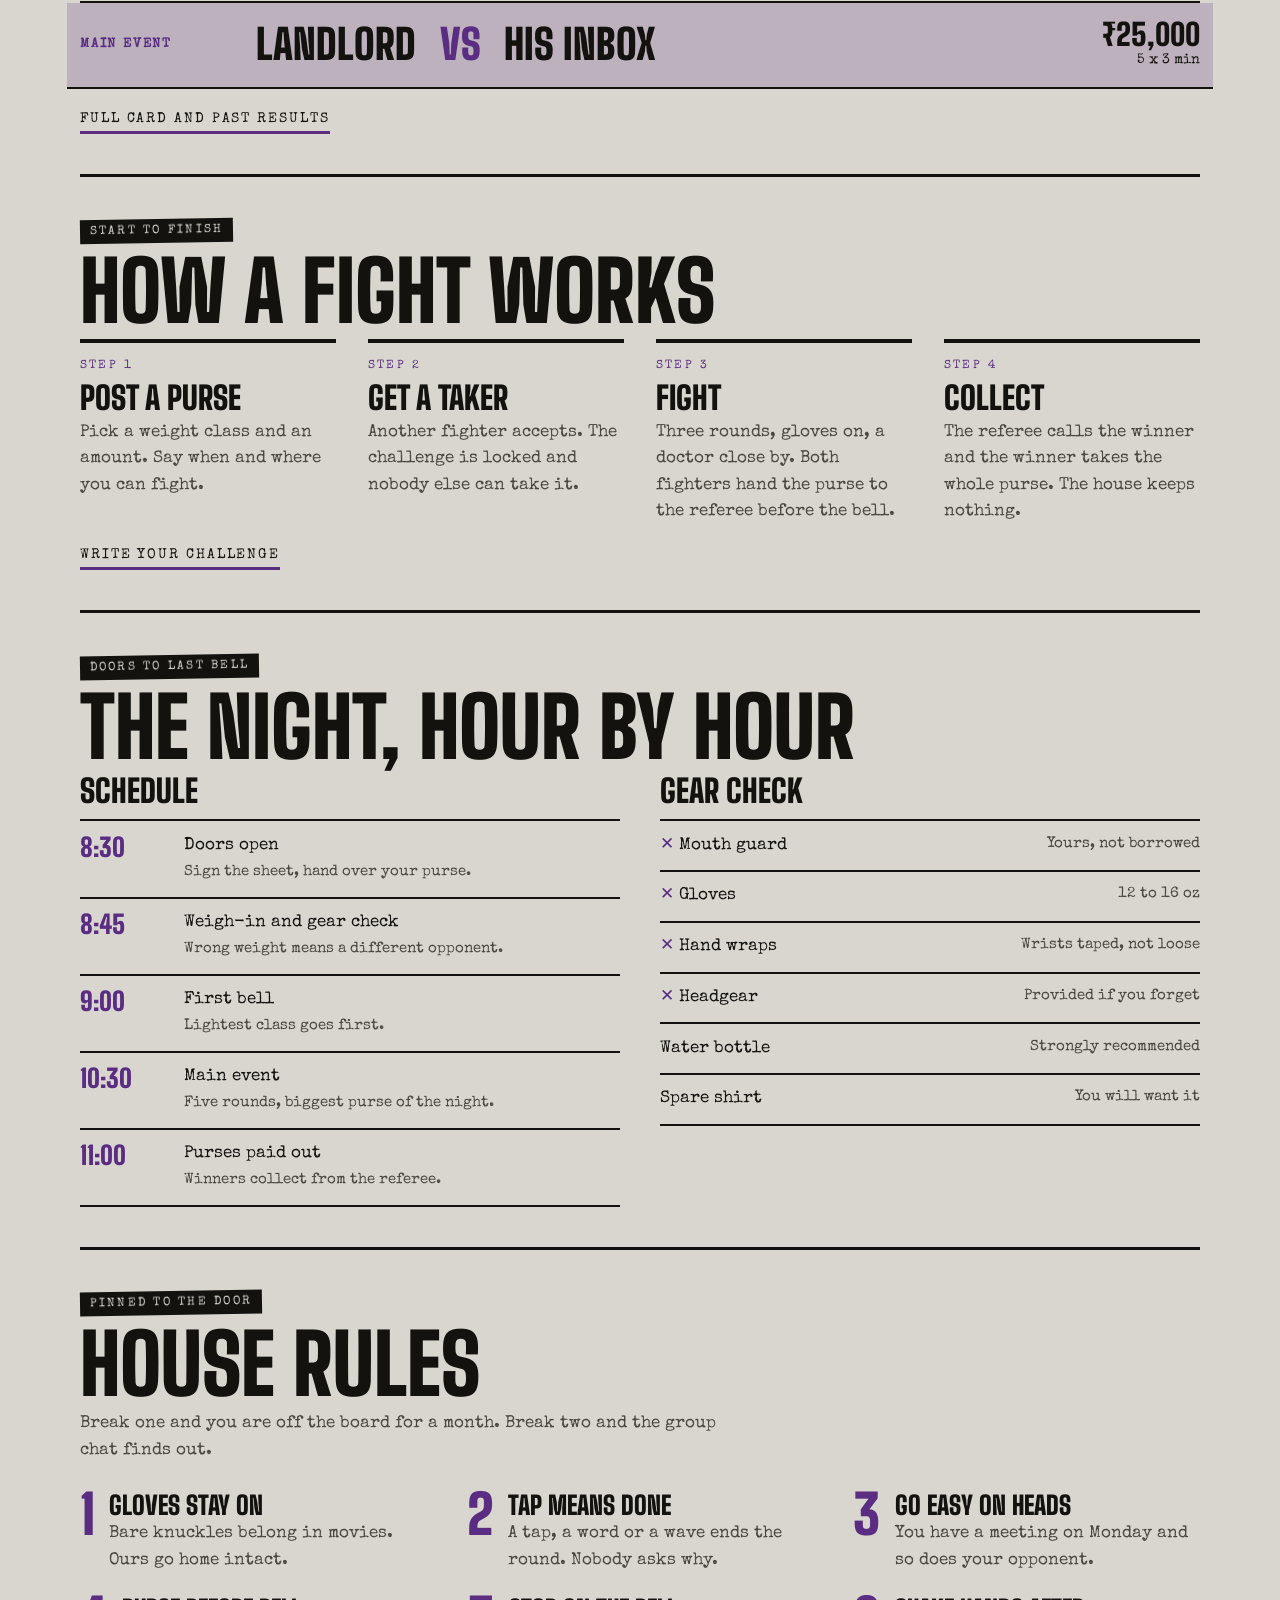
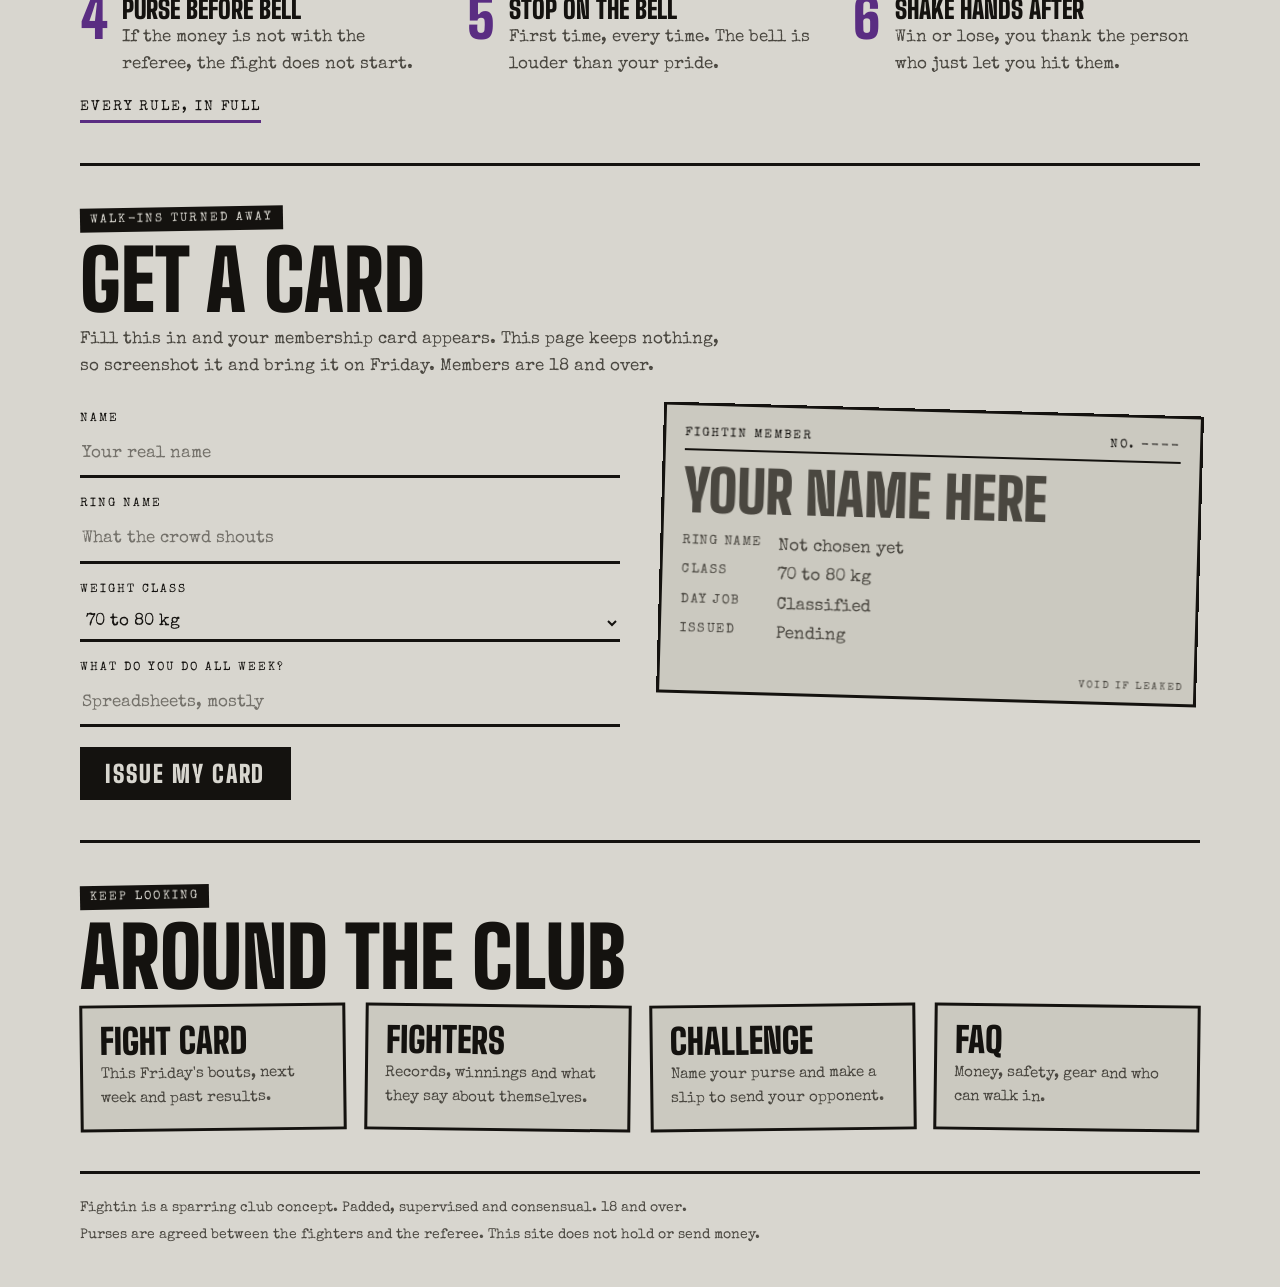
==== commit 2f6de141: "add meta title, description,canonical url" ====
--- a/index.html
+++ b/index.html
@@ -1,5 +1,4 @@
-<!doctype html><html><head><meta charset=utf8><meta name=viewport content="width=device-width,initial-scale=1,viewport-fit=cover"><style>:root{color-scheme:light;box-sizing:border-box;padding-top:env(safe-area-inset-top,0px);padding-bottom:env(safe-area-inset-bottom,0px)}html{scroll-padding-top:env(safe-area-inset-top,0px)}body{margin:0;padding:0;font:14px -apple-system,BlinkMacSystemFont,sans-serif;background:#fff;color:#000}img{max-width:100%}[hidden]:not([hidden=until-found i]){display:none!important}</style></head><body>
-<title>Fightin</title>
+<!doctype html><html lang="en"><head><meta charset="utf-8"><meta name="viewport" content="width=device-width,initial-scale=1,viewport-fit=cover"><title>Fightin | Supervised Sparring Club</title><meta name="description" content="Meet Fightin, a fictional supervised sparring club concept with fight cards, fighter profiles, house rules, and shareable challenges. 18+."><link rel="canonical" href="https://fightin.in/"><meta property="og:type" content="website"><meta property="og:url" content="https://fightin.in/"><meta property="og:title" content="Fightin | Supervised Sparring Club"><meta property="og:description" content="Meet Fightin, a fictional supervised sparring club concept with fight cards, fighter profiles, house rules, and shareable challenges. 18+."><meta name="twitter:card" content="summary"><meta name="twitter:title" content="Fightin | Supervised Sparring Club"><meta name="twitter:description" content="Meet Fightin, a fictional supervised sparring club concept with fight cards, fighter profiles, house rules, and shareable challenges. 18+."><style>:root{color-scheme:light;box-sizing:border-box;padding-top:env(safe-area-inset-top,0px);padding-bottom:env(safe-area-inset-bottom,0px)}html{scroll-padding-top:env(safe-area-inset-top,0px)}body{margin:0;padding:0;font:14px -apple-system,BlinkMacSystemFont,sans-serif;background:#fff;color:#000}img{max-width:100%}[hidden]:not([hidden=until-found i]){display:none!important}</style></head><body>
 <link rel="preconnect" href="https://fonts.googleapis.com">
 <link rel="preconnect" href="https://fonts.gstatic.com" crossorigin>
 <link rel="stylesheet" href="https://fonts.googleapis.com/css2?family=Big+Shoulders+Display:wght@700;900&family=Special+Elite&display=swap">
@@ -204,4 +203,4 @@
 <script>document.body.setAttribute("data-page", "home");</script>
 <script src="app.js"></script>
 
-</body></html>+</body></html>
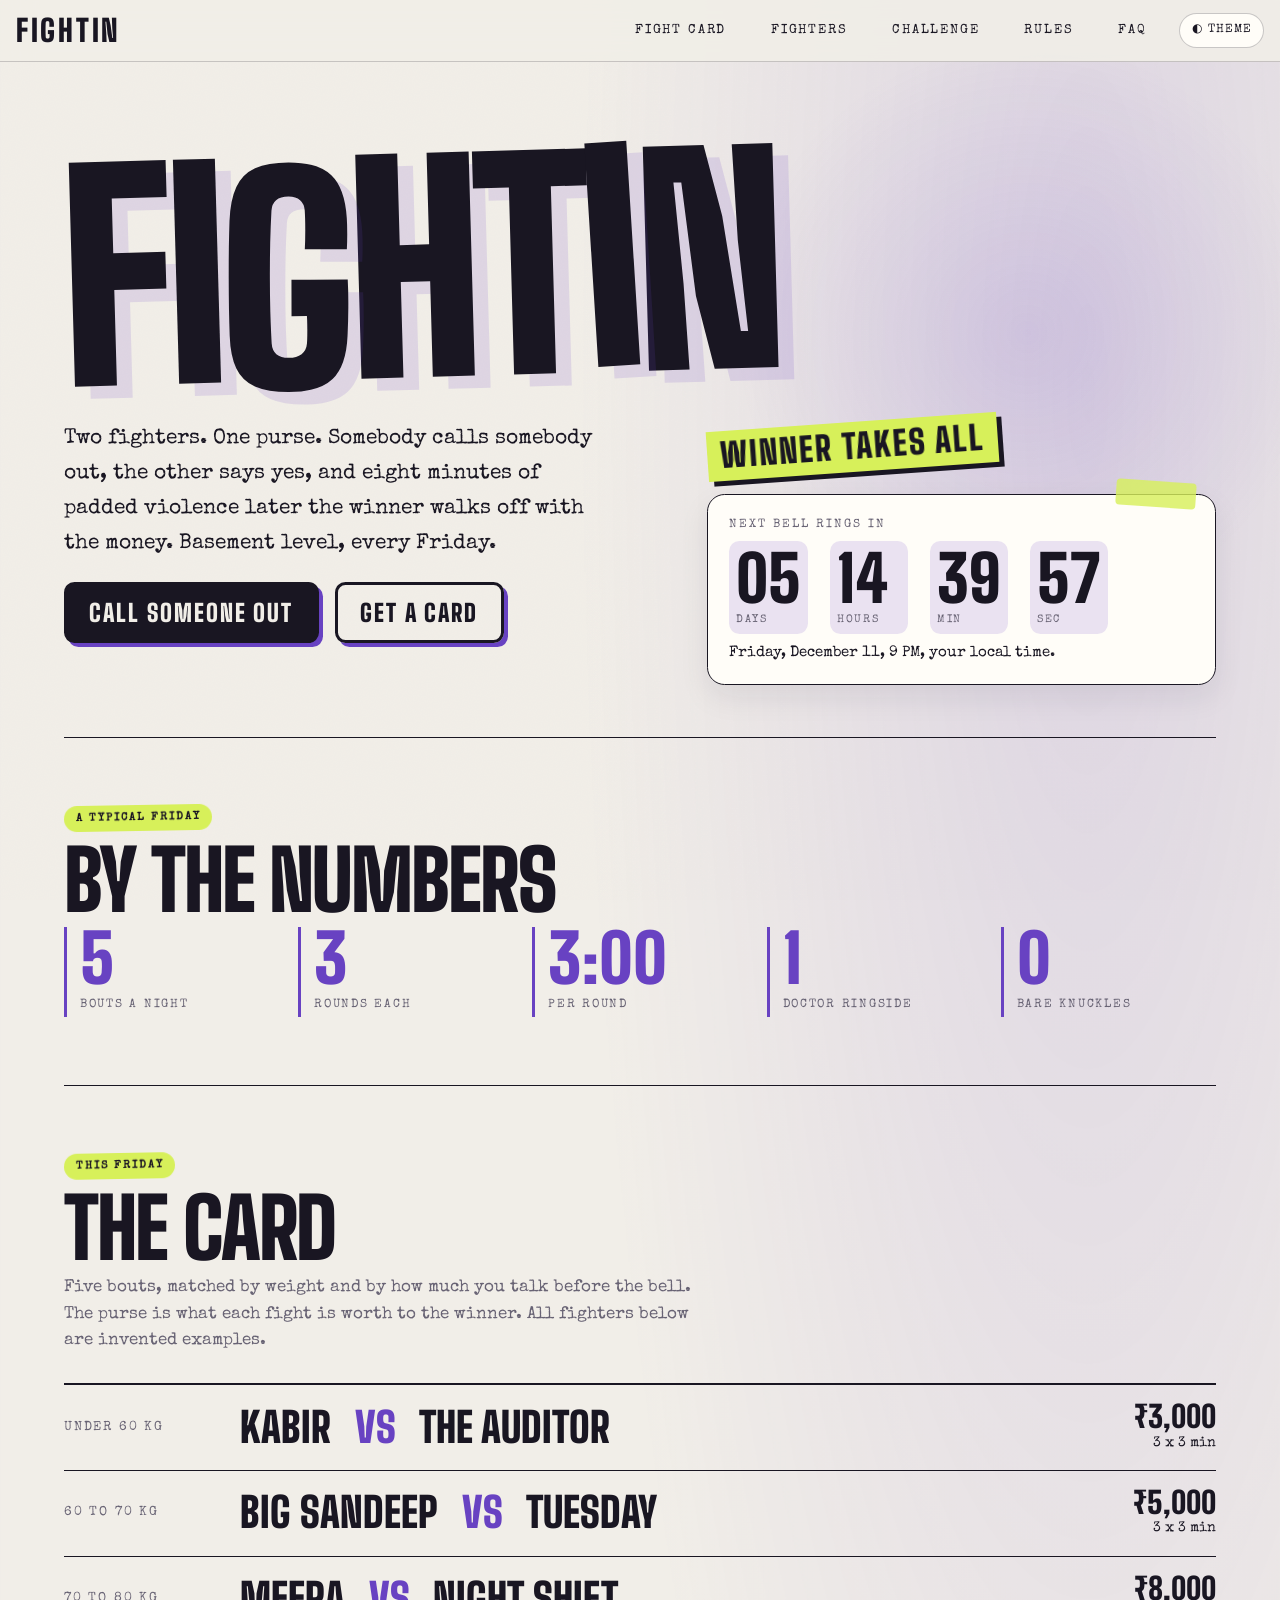
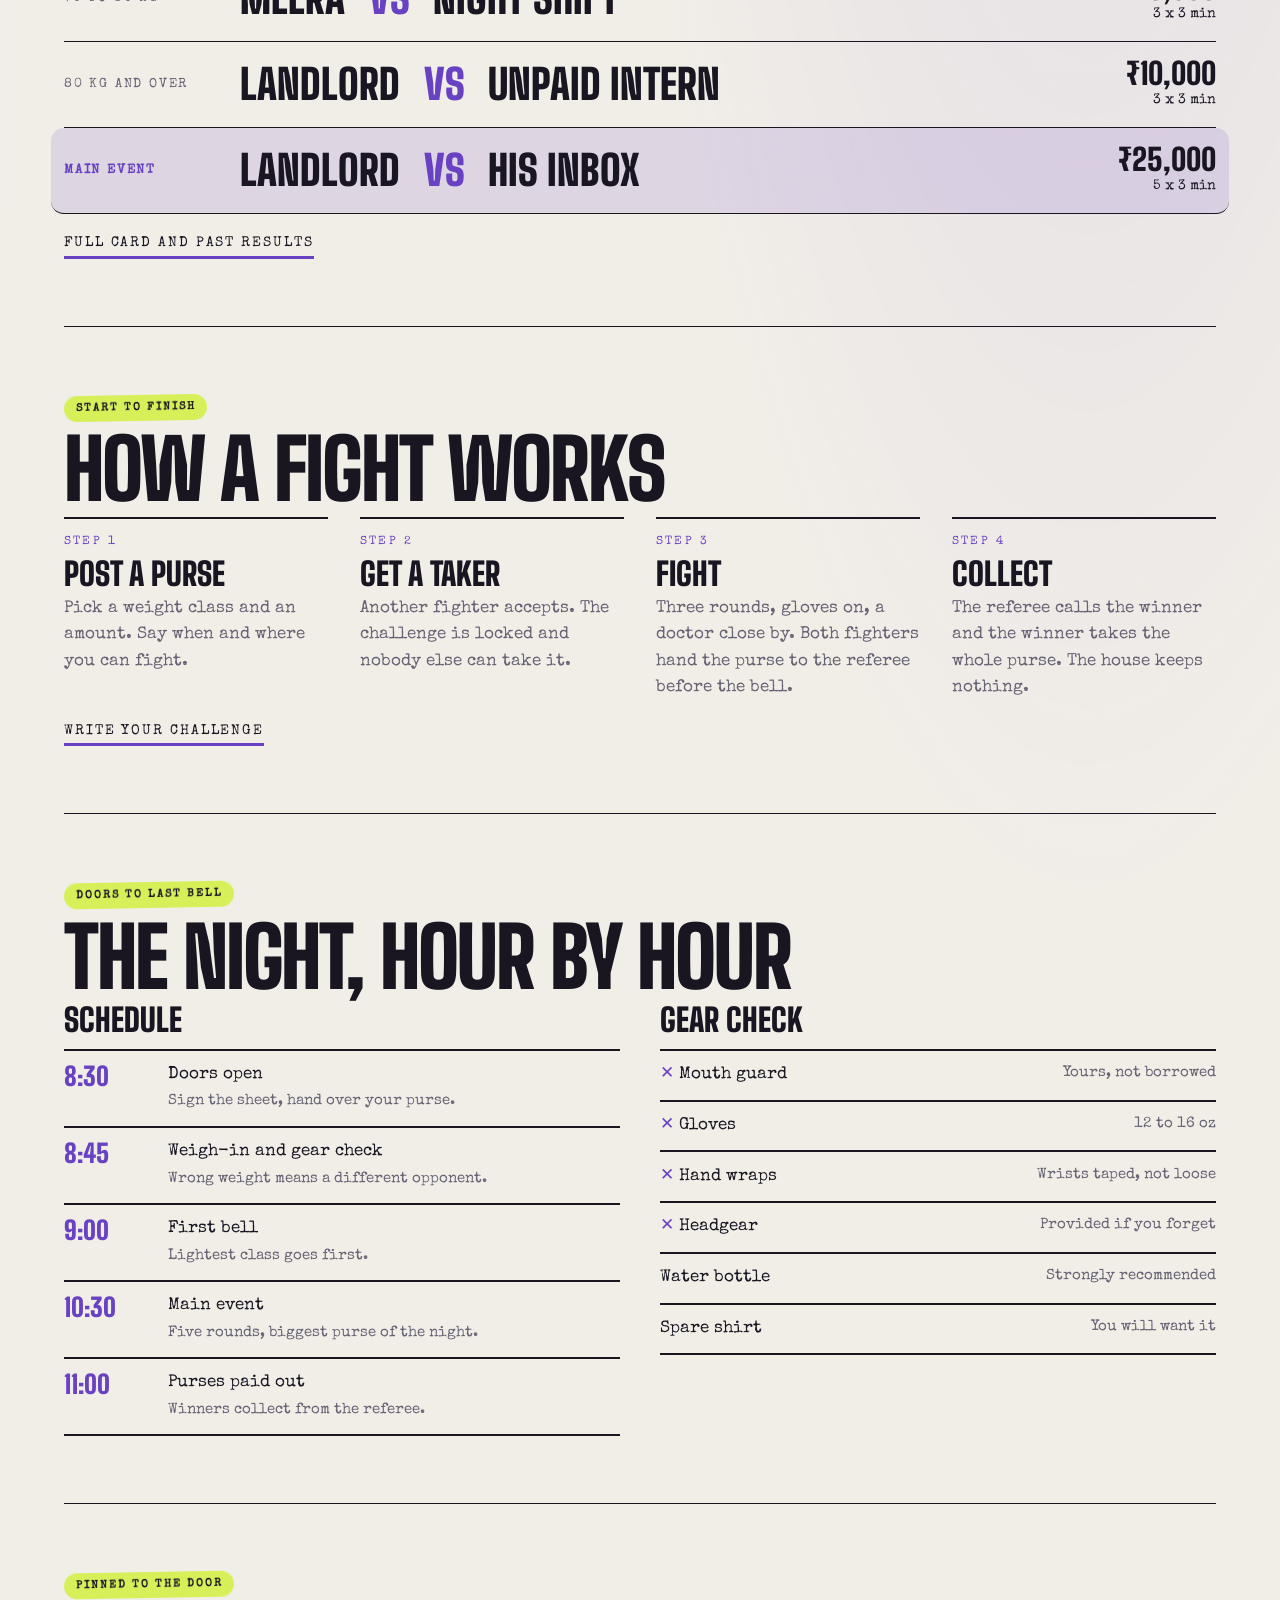
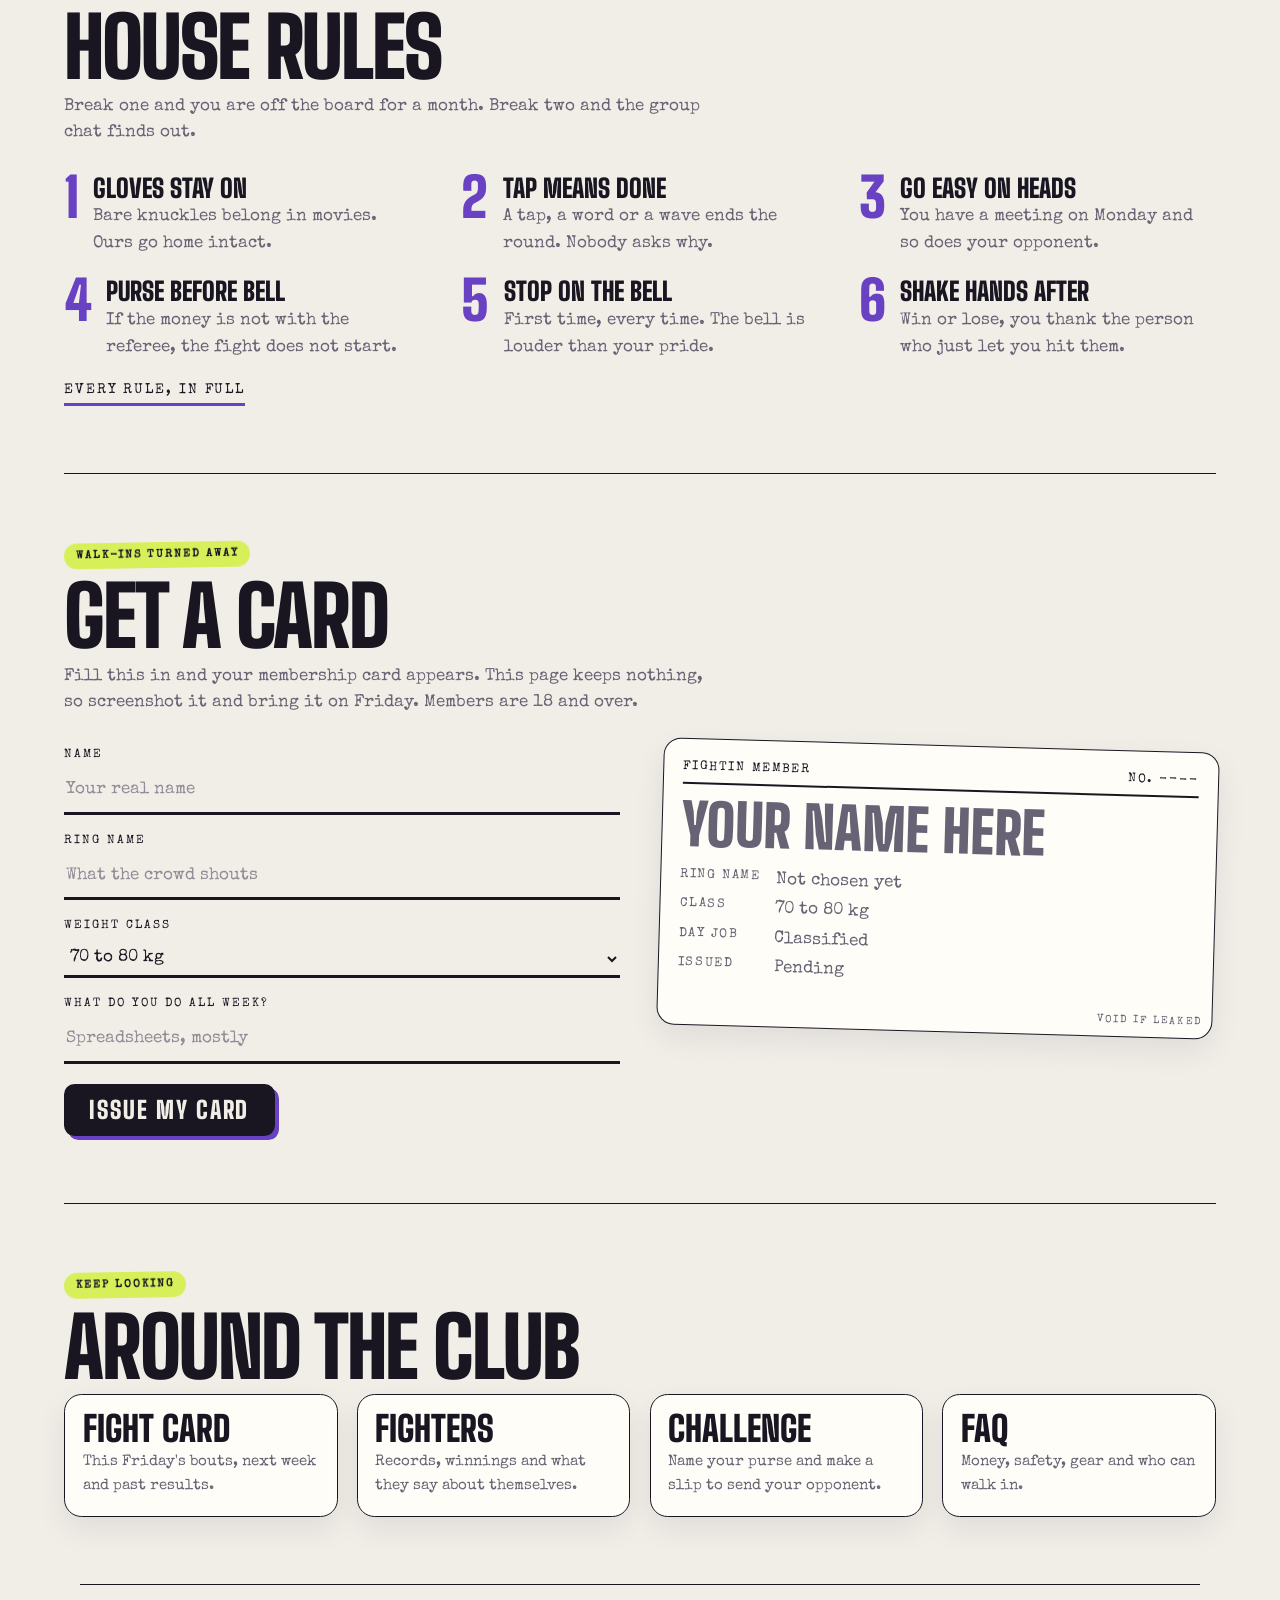
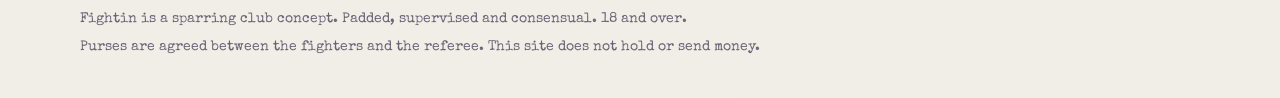
==== commit 2dc43a75: "improve the site seo" ====
--- a/index.html
+++ b/index.html
@@ -1,4 +1,4 @@
-<!doctype html><html lang="en"><head><meta charset="utf-8"><meta name="viewport" content="width=device-width,initial-scale=1,viewport-fit=cover"><title>Fightin | Supervised Sparring Club</title><meta name="description" content="Meet Fightin, a fictional supervised sparring club concept with fight cards, fighter profiles, house rules, and shareable challenges. 18+."><link rel="canonical" href="https://fightin.in/"><meta property="og:type" content="website"><meta property="og:url" content="https://fightin.in/"><meta property="og:title" content="Fightin | Supervised Sparring Club"><meta property="og:description" content="Meet Fightin, a fictional supervised sparring club concept with fight cards, fighter profiles, house rules, and shareable challenges. 18+."><meta name="twitter:card" content="summary"><meta name="twitter:title" content="Fightin | Supervised Sparring Club"><meta name="twitter:description" content="Meet Fightin, a fictional supervised sparring club concept with fight cards, fighter profiles, house rules, and shareable challenges. 18+."><style>:root{color-scheme:light;box-sizing:border-box;padding-top:env(safe-area-inset-top,0px);padding-bottom:env(safe-area-inset-bottom,0px)}html{scroll-padding-top:env(safe-area-inset-top,0px)}body{margin:0;padding:0;font:14px -apple-system,BlinkMacSystemFont,sans-serif;background:#fff;color:#000}img{max-width:100%}[hidden]:not([hidden=until-found i]){display:none!important}</style></head><body>
+<!doctype html><html lang="en"><head><meta charset="utf-8"><meta name="viewport" content="width=device-width,initial-scale=1,viewport-fit=cover"><title>Fightin Club India | Supervised Sparring Club</title><meta name="description" content="Meet Fightin Club India, a fictional supervised sparring club concept with fight cards, fighter profiles, house rules, and shareable challenges. 18+."><link rel="canonical" href="https://fightin.in/"><meta property="og:type" content="website"><meta property="og:url" content="https://fightin.in/"><meta property="og:title" content="Fightin Club India | Supervised Sparring Club"><meta property="og:description" content="Meet Fightin Club India, a fictional supervised sparring club concept with fight cards, fighter profiles, house rules, and shareable challenges. 18+."><meta name="twitter:card" content="summary"><meta name="twitter:title" content="Fightin Club India | Supervised Sparring Club"><meta name="twitter:description" content="Meet Fightin Club India, a fictional supervised sparring club concept with fight cards, fighter profiles, house rules, and shareable challenges. 18+."><style>:root{color-scheme:light;box-sizing:border-box;padding-top:env(safe-area-inset-top,0px);padding-bottom:env(safe-area-inset-bottom,0px)}html{scroll-padding-top:env(safe-area-inset-top,0px)}body{margin:0;padding:0;font:14px -apple-system,BlinkMacSystemFont,sans-serif;background:#fff;color:#000}img{max-width:100%}[hidden]:not([hidden=until-found i]){display:none!important}</style></head><body>
 <link rel="preconnect" href="https://fonts.googleapis.com">
 <link rel="preconnect" href="https://fonts.gstatic.com" crossorigin>
 <link rel="stylesheet" href="https://fonts.googleapis.com/css2?family=Big+Shoulders+Display:wght@700;900&family=Special+Elite&display=swap">
--- a/styles.css
+++ b/styles.css
@@ -1,14 +1,14 @@
 /* Fightin shared theme: photocopied basement flyer. Bruise purple ink on dirty paper, a taped-on yellow accent, big condensed type over typewriter body text. */
 :root {
-  --paper: #d8d6cf;
-  --paper-2: #cbc9c0;
-  --ink: #14120f;
-  --ink-soft: #4a4740;
-  --bruise: #5a2d82;
-  --bruise-wash: rgba(90, 45, 130, 0.22);
-  --yellow: #b8a52e;
-  --on-bruise: #f3eefa;
-  --on-ink: #d8d6cf;
+  --paper: #f1eee8;
+  --paper-2: #fffdf8;
+  --ink: #191622;
+  --ink-soft: #686374;
+  --bruise: #6842c2;
+  --bruise-wash: rgba(104, 66, 194, 0.14);
+  --yellow: #d7f05a;
+  --on-bruise: #fff;
+  --on-ink: #f1eee8;
   --display: "Big Shoulders Display", "Arial Narrow", Impact, sans-serif;
   --type: "Special Elite", "Courier New", Courier, monospace;
   --gutter: 1rem;
@@ -16,14 +16,14 @@
 }
 @media (prefers-color-scheme: dark) {
   :root:not([data-theme="light"]) {
-    --paper: #121110; --paper-2: #1c1a18; --ink: #e6e3da; --ink-soft: #a6a297;
-    --bruise: #a66cd8; --bruise-wash: rgba(166, 108, 216, 0.25); --yellow: #d6c441; --on-bruise: #130b1c; --on-ink: #121110;
+    --paper: #111018; --paper-2: #1d1a28; --ink: #f3efff; --ink-soft: #b2acc1;
+    --bruise: #b79aff; --bruise-wash: rgba(183, 154, 255, 0.18); --yellow: #d7f05a; --on-bruise: #171222; --on-ink: #111018;
     color-scheme: dark;
   }
 }
 :root[data-theme="dark"] {
-  --paper: #121110; --paper-2: #1c1a18; --ink: #e6e3da; --ink-soft: #a6a297;
-  --bruise: #a66cd8; --bruise-wash: rgba(166, 108, 216, 0.25); --yellow: #d6c441; --on-bruise: #130b1c; --on-ink: #121110;
+  --paper: #111018; --paper-2: #1d1a28; --ink: #f3efff; --ink-soft: #b2acc1;
+  --bruise: #b79aff; --bruise-wash: rgba(183, 154, 255, 0.18); --yellow: #d7f05a; --on-bruise: #171222; --on-ink: #111018;
   color-scheme: dark;
 }
 
@@ -265,3 +265,89 @@
   @keyframes slam { from { transform: rotate(-4deg) scale(1.7); opacity: 0; } to { transform: rotate(-4deg) scale(1); opacity: 1; } }
 }
 @media (prefers-reduced-motion: reduce) { .cta, .tile { transition: none; } }
+
+/* Editorial finish and motion */
+body { background: radial-gradient(ellipse at 85% 8%, var(--bruise-wash), transparent 32rem), var(--paper); }
+body::before { opacity: 0.13; mix-blend-mode: soft-light; }
+main { max-width: 72rem; }
+.nav {
+  position: sticky; top: 0; padding: 0.8rem 1rem; margin-inline: calc(-1 * var(--gutter));
+  max-width: none; width: calc(100% + 2 * var(--gutter)); background: color-mix(in srgb, var(--paper) 88%, transparent);
+  backdrop-filter: blur(16px); -webkit-backdrop-filter: blur(16px); border-bottom: 1px solid color-mix(in srgb, var(--ink) 20%, transparent);
+}
+.nav .brand { letter-spacing: 0.09em; }
+.nav a:not(.brand) { border-radius: 999px; border: 1px solid transparent; padding: 0.42rem 0.68rem; transition: color .18s ease, background .18s ease, border-color .18s ease; }
+.nav a:not(.brand):hover, .nav a[aria-current="page"] { background: var(--bruise-wash); border-color: color-mix(in srgb, var(--bruise) 35%, transparent); }
+.theme-toggle { border: 1px solid color-mix(in srgb, var(--ink) 24%, transparent); border-radius: 999px; background: var(--paper-2); color: var(--ink); padding: .45rem .72rem; font: inherit; font-size: .76rem; letter-spacing: .08em; text-transform: uppercase; cursor: pointer; }
+.theme-toggle:hover { border-color: var(--bruise); color: var(--bruise); }
+.hero { position: relative; isolation: isolate; padding-block: clamp(3rem, 8vw, 6.5rem) 3.2rem; }
+.hero::before { content: ""; position: absolute; z-index: -1; width: min(56vw, 38rem); aspect-ratio: 1; right: -10%; top: -5%; border-radius: 50%; background: radial-gradient(circle, var(--bruise-wash), transparent 68%); pointer-events: none; }
+.wordmark { letter-spacing: -.035em; text-shadow: .055em .045em 0 var(--bruise-wash); }
+.hero-copy { font-size: clamp(1.08rem, 1.7vw, 1.32rem); line-height: 1.65; }
+.stamp { background: var(--yellow); color: var(--ink); border: 0; box-shadow: 5px 5px 0 var(--ink); }
+.clock, .card, .fighter, .tile { border-radius: 1.1rem; box-shadow: 0 12px 30px rgba(30, 20, 55, .08); }
+.clock { border-width: 1px; padding: 1.25rem 1.3rem; }
+.clock::before { border-radius: 4px; }
+.digits { gap: .7rem 1.35rem; }
+.digits div { min-width: 3.1rem; padding: .35rem .45rem; border-radius: .65rem; background: var(--bruise-wash); }
+section { padding-block: clamp(2.5rem, 6vw, 4.2rem); border-top-width: 1px; }
+.tag { border-radius: 999px; padding: .28rem .72rem; background: var(--yellow); color: #171222; font-size: .7rem; font-weight: 700; }
+h2 { letter-spacing: -.025em; }
+.cta { border-radius: .65rem; box-shadow: 4px 4px 0 var(--bruise); }
+.cta:hover { box-shadow: 6px 6px 0 var(--yellow); }
+.bout { border-bottom-width: 1px; transition: background .2s ease, padding .2s ease; }
+.bout:not(.main):hover { background: var(--bruise-wash); padding-inline: .7rem; }
+.bout.main { border-radius: .8rem; }
+.fact { border-left-width: 3px; }
+.fact b { color: var(--bruise); }
+.steps li { border-top-width: 2px; }
+.card, .fighter, .tile { border-width: 1px; background: var(--paper-2); }
+.fighter { transition: transform .22s ease, box-shadow .22s ease; }
+.fighter:nth-child(odd), .fighter:nth-child(even) { transform: none; }
+.fighter:hover { transform: translateY(-5px); box-shadow: 0 18px 38px rgba(30, 20, 55, .16); }
+.tile:nth-child(odd), .tile:nth-child(even) { transform: none; }
+.tile:hover { transform: translateY(-5px); box-shadow: 0 18px 38px rgba(30, 20, 55, .16); }
+footer { border-top-width: 1px; }
+.js-ready .reveal { opacity: 0; transform: translateY(20px); transition: opacity .6s ease, transform .6s cubic-bezier(.2,.75,.2,1); }
+.js-ready .reveal.is-visible { opacity: 1; transform: translateY(0); }
+@media (max-width: 760px) {
+  .nav { gap: .3rem .45rem; padding-inline: .7rem; }
+  .nav .brand { font-size: 1.65rem; }
+  .nav a:not(.brand) { font-size: .69rem; letter-spacing: .08em; padding: .38rem .52rem; }
+  .theme-toggle { font-size: .68rem; padding: .38rem .55rem; }
+  .hero::before { width: 90vw; right: -30%; top: 5%; }
+}
+
+@media (max-width: 600px) {
+  html, body { width: 100%; max-width: 100%; overflow-x: clip; }
+  body { padding-inline: .85rem; }
+  .nav {
+    position: relative; inset: auto; width: 100%; max-width: 100%; margin: 0;
+    padding: .75rem 0; gap: .35rem .25rem; box-sizing: border-box;
+  }
+  .nav .brand { margin-right: auto; }
+  .nav a:not(.brand) { font-size: .67rem; padding: .38rem .45rem; letter-spacing: .07em; }
+  .theme-toggle { font-size: .67rem; padding: .38rem .48rem; }
+  main, footer { width: 100%; min-width: 0; }
+  .hero { min-width: 0; padding: 2.5rem 0 2rem; }
+  .hero::before { width: 75vw; right: -12%; top: 4%; }
+  .wordmark {
+    max-width: 100%; white-space: nowrap; font-size: clamp(3.35rem, 19vw, 6.2rem);
+    letter-spacing: -.045em; transform: none;
+  }
+  .wordmark span:nth-child(3), .wordmark span:nth-child(6) { transform: none; }
+  .hero-row, .join, .two-col { min-width: 0; }
+  .hero-copy { font-size: 1.02rem; }
+  .cta-row { gap: .65rem; }
+  .cta { max-width: 100%; font-size: 1.25rem; padding: .5rem .85rem; }
+  .clock { min-width: 0; }
+  .digits { gap: .55rem; }
+  .digits div { min-width: 2.7rem; }
+  .digits b { font-size: 2.5rem; }
+  .bout.main { margin-inline: 0; }
+  .page-head h1 { font-size: clamp(3rem, 15vw, 5.5rem); }
+}
+@media (prefers-reduced-motion: reduce) {
+  *, *::before, *::after { scroll-behavior: auto !important; animation-duration: .01ms !important; animation-iteration-count: 1 !important; transition-duration: .01ms !important; }
+  .js-ready .reveal { opacity: 1; transform: none; }
+}
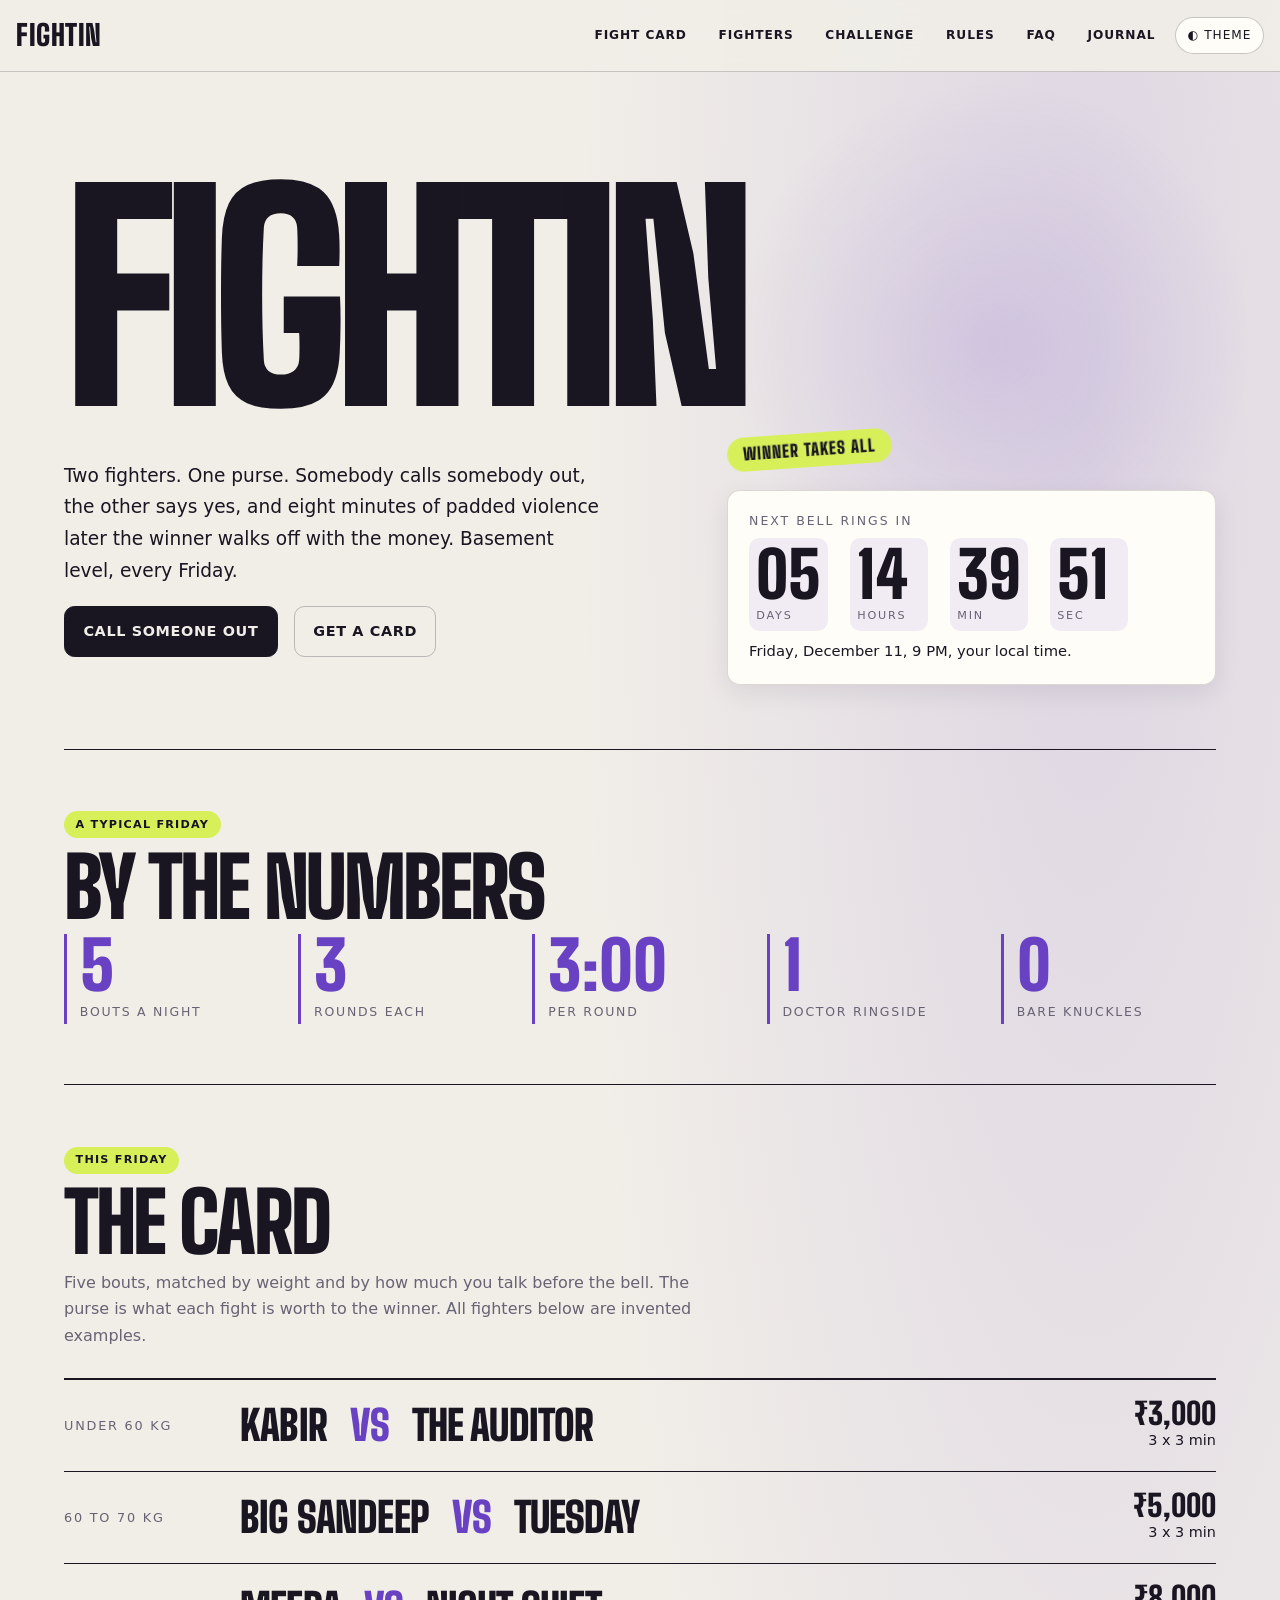
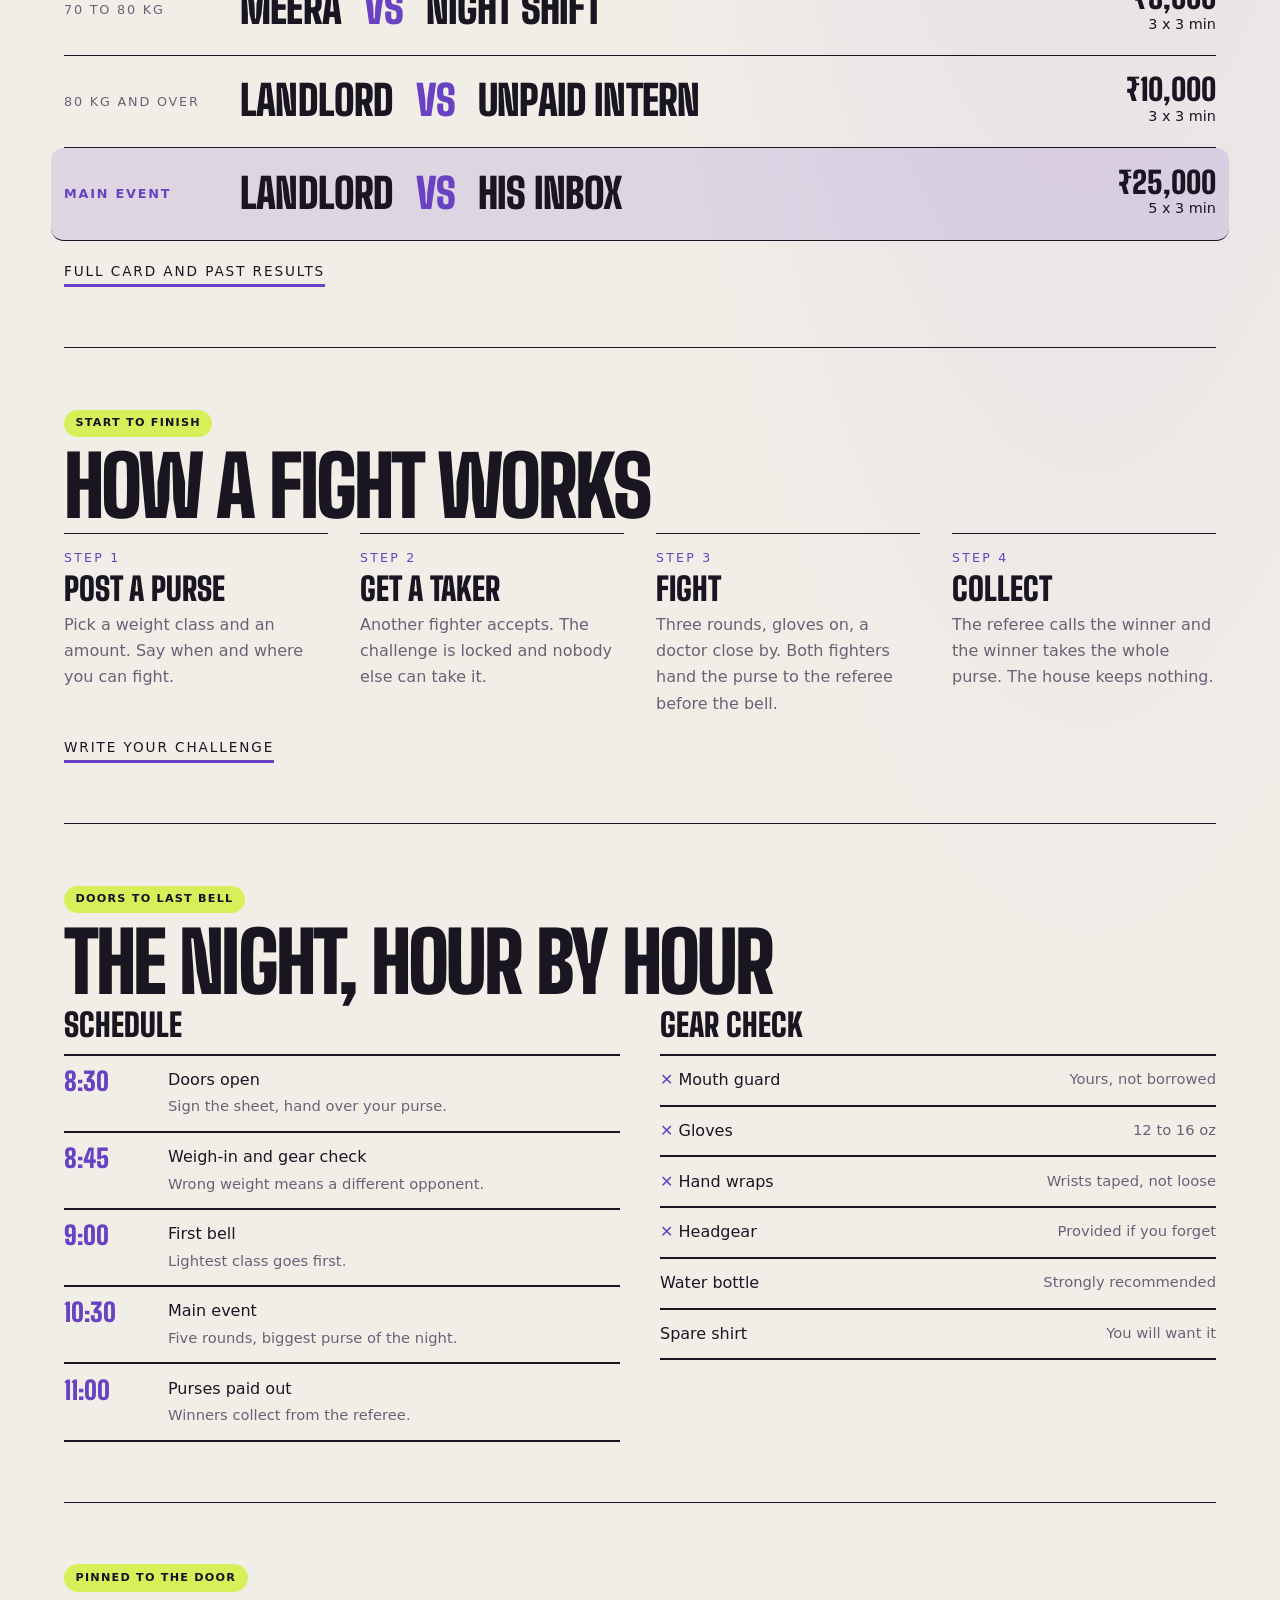
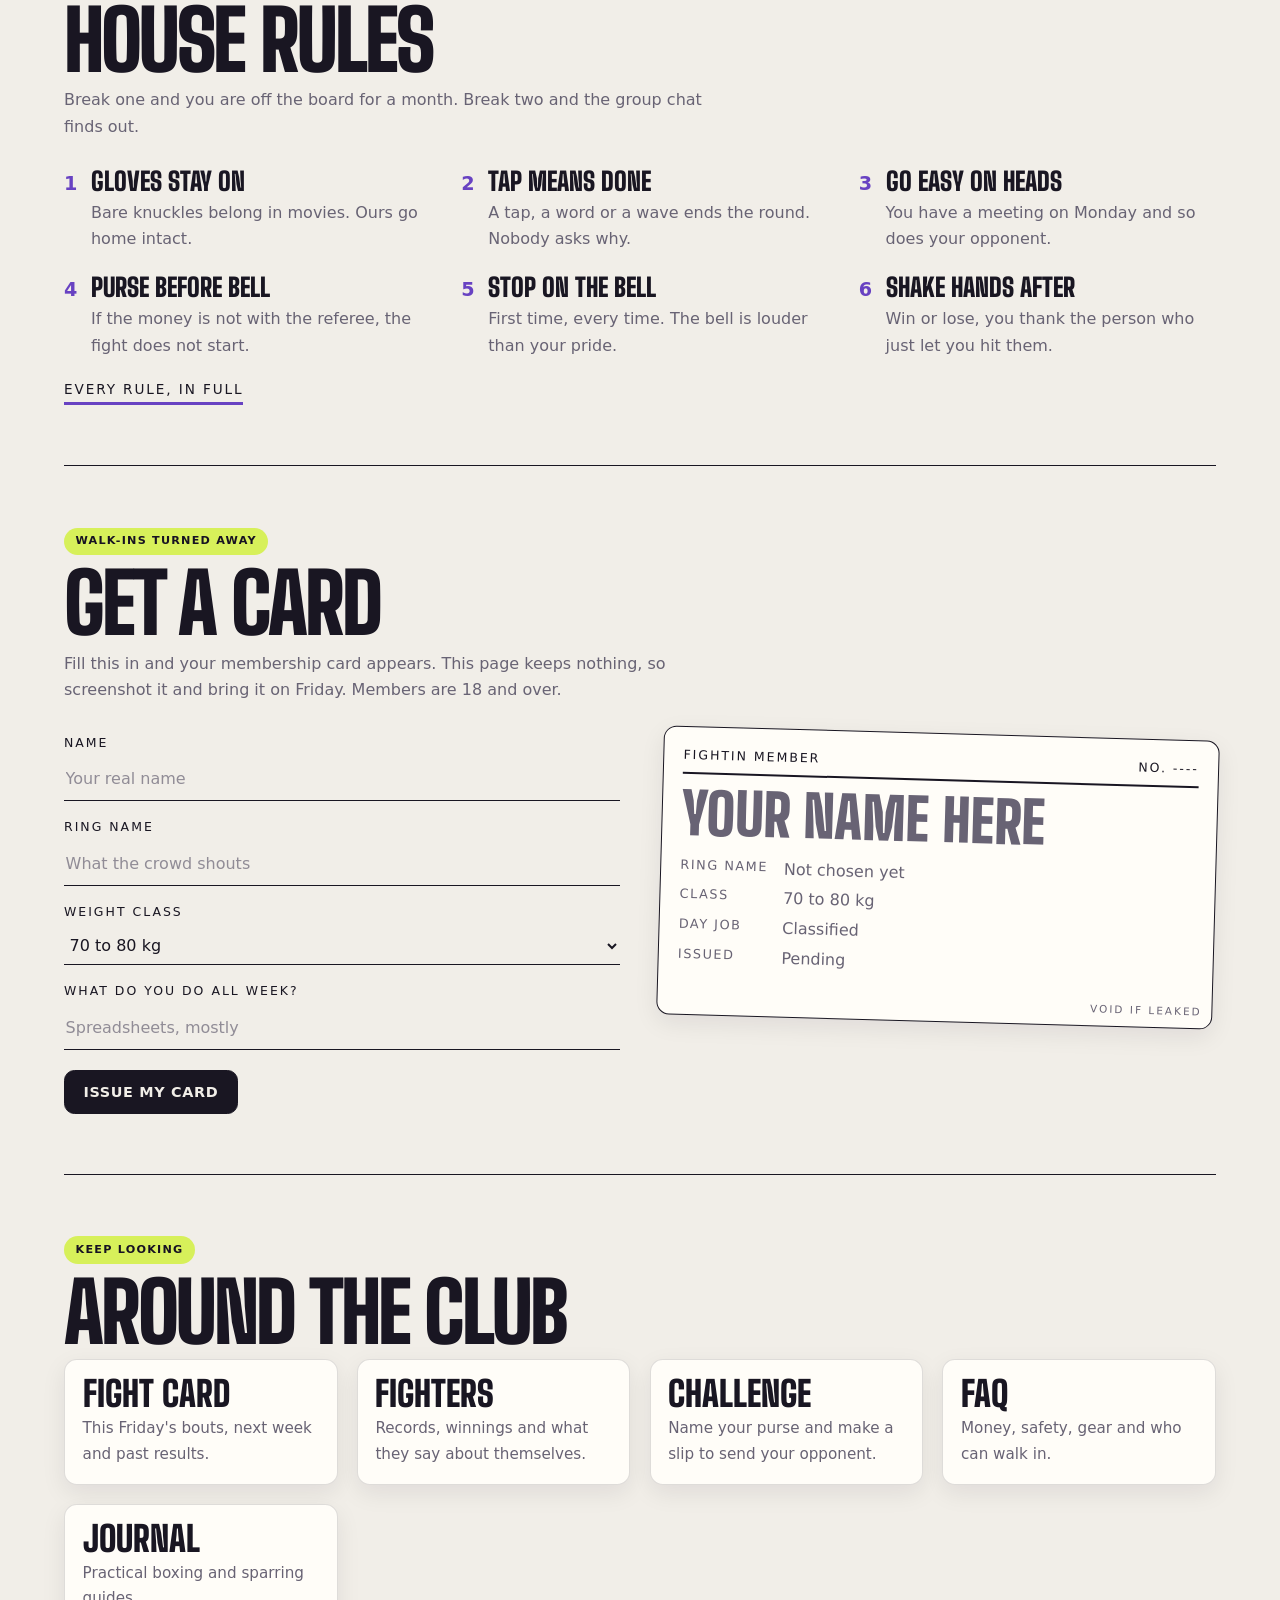
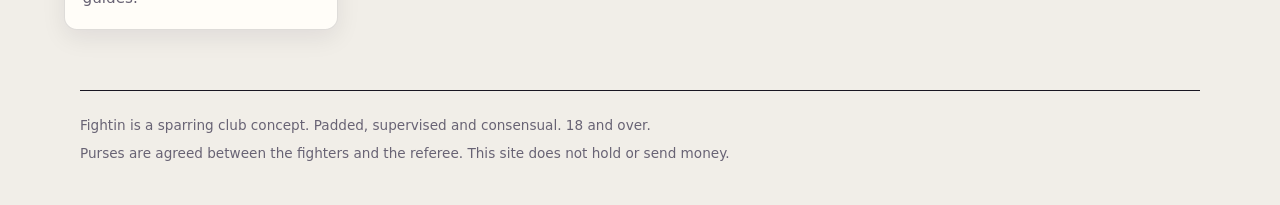
==== commit d7cea07d: "add blog pages too" ====
--- a/index.html
+++ b/index.html
@@ -10,6 +10,7 @@
   <a data-page="challenge" href="challenge.html">Challenge</a>
   <a data-page="rules" href="rules.html">Rules</a>
   <a data-page="faq" href="faq.html">FAQ</a>
+  <a data-page="blog" href="blog.html">Journal</a>
 </nav>
 
 <main>
@@ -192,6 +193,7 @@
       <a class="tile" href="fighters.html"><b>Fighters</b><span>Records, winnings and what they say about themselves.</span></a>
       <a class="tile" href="challenge.html"><b>Challenge</b><span>Name your purse and make a slip to send your opponent.</span></a>
       <a class="tile" href="faq.html"><b>FAQ</b><span>Money, safety, gear and who can walk in.</span></a>
+      <a class="tile" href="blog.html"><b>Journal</b><span>Practical boxing and sparring guides.</span></a>
     </div>
   </section>
 </main>
--- a/styles.css
+++ b/styles.css
@@ -351,3 +351,112 @@
   *, *::before, *::after { scroll-behavior: auto !important; animation-duration: .01ms !important; animation-iteration-count: 1 !important; transition-duration: .01ms !important; }
   .js-ready .reveal { opacity: 1; transform: none; }
 }
+
+/* Clear, club-ready finish */
+:root {
+  --type: Inter, ui-sans-serif, system-ui, -apple-system, BlinkMacSystemFont, "Segoe UI", sans-serif;
+  --gutter: clamp(1rem, 4vw, 2rem);
+}
+body { font-size: 1rem; line-height: 1.65; }
+body::before { opacity: .045; }
+.nav { min-height: 4.5rem; gap: .5rem; }
+.nav .brand { font-size: 1.8rem; letter-spacing: .02em; }
+.nav a:not(.brand) { font-size: .76rem; letter-spacing: .075em; font-weight: 650; }
+.hero { gap: 1.2rem; padding-block: clamp(3.5rem, 9vw, 7rem) 4rem; }
+.hero::before { width: min(48vw, 34rem); right: -4%; top: 0; }
+.wordmark { transform: none; letter-spacing: -.055em; text-shadow: none; }
+.wordmark span:nth-child(3), .wordmark span:nth-child(6) { transform: none; }
+.hero-row { align-items: center; gap: clamp(2rem, 6vw, 5rem); }
+.hero-copy { font-size: clamp(1.05rem, 1.45vw, 1.2rem); line-height: 1.7; }
+.stamp { transform: none; border-radius: 999px; padding: .55rem 1rem; font-size: 1.05rem; box-shadow: none; }
+.clock, .card, .fighter, .tile { border-radius: .8rem; box-shadow: 0 8px 24px rgba(20, 18, 32, .08); }
+.clock { border: 1px solid color-mix(in srgb, var(--ink) 16%, transparent); }
+.clock::before { display: none; }
+.digits div { background: color-mix(in srgb, var(--bruise) 9%, var(--paper-2)); }
+section { padding-block: clamp(2.5rem, 5vw, 3.75rem); }
+section > h2, .page-head h1 { letter-spacing: -.035em; }
+.page-head h1 { transform: none; text-shadow: none; line-height: .95; }
+.tag { transform: none; letter-spacing: .11em; }
+.cta { font-family: var(--type); font-size: .9rem; font-weight: 750; letter-spacing: .045em; border-width: 1px; box-shadow: none; padding: .8rem 1.15rem; }
+.cta:hover { transform: translateY(-2px); box-shadow: none; }
+.cta.ghost { border-color: color-mix(in srgb, var(--ink) 25%, transparent); }
+.bout { padding-block: 1.15rem; }
+.bout .vs { letter-spacing: -.02em; }
+.bout.main { padding-block: 1.2rem; }
+.steps li { border-top-width: 1px; }
+.rules li { gap: .35rem .85rem; }
+.rules li::before { font-family: var(--type); font-size: 1.2rem; line-height: 1.6; }
+.fighter, .tile { border-color: color-mix(in srgb, var(--ink) 14%, transparent); }
+.fighter:hover, .tile:hover { transform: translateY(-3px); }
+input, select, textarea { border-bottom-width: 1px; }
+textarea { border-width: 1px; border-radius: .5rem; }
+footer { line-height: 1.6; }
+@media (max-width: 760px) {
+  .nav { position: relative; top: auto; flex-wrap: wrap; }
+  .nav .brand { margin-right: auto; }
+}
+@media (max-width: 600px) {
+  .nav { gap: .25rem; }
+  .nav a:not(.brand) { font-size: .65rem; letter-spacing: .035em; }
+  .theme-toggle { font-size: .65rem; }
+  .hero { padding-top: 2.5rem; }
+  .wordmark { font-size: clamp(3.35rem, 19vw, 6.2rem); }
+  .cta { font-size: .82rem; }
+}
+
+/* Editorial layout for the Fightin training journal */
+.journal { max-width: 72rem; }
+.journal-head { padding: clamp(3rem, 9vw, 7rem) 0 clamp(2.5rem, 6vw, 4rem); max-width: 56rem; }
+.journal-kicker, .journal-meta, .article-index { color: var(--bruise); font-size: .76rem; font-weight: 750; letter-spacing: .13em; text-transform: uppercase; }
+.journal-kicker { margin: 0 0 1rem; }
+.journal-head h1 { margin: 0; font-family: var(--display); font-size: clamp(4rem, 12vw, 9rem); line-height: .82; letter-spacing: -.04em; text-transform: uppercase; }
+.journal-head h1 span { color: var(--bruise); }
+.journal-intro { max-width: 42rem; margin: 1.7rem 0 1.2rem; color: var(--ink-soft); font-size: clamp(1.05rem, 1.8vw, 1.25rem); }
+.journal-link { display: inline-flex; gap: .7rem; align-items: center; color: var(--ink); font-size: .82rem; font-weight: 750; letter-spacing: .08em; text-decoration: none; text-transform: uppercase; border-bottom: 2px solid var(--bruise); padding: .35rem 0; }
+.journal-link:hover { color: var(--bruise); }
+.journal-feature { display: grid; grid-template-columns: minmax(15rem, .9fr) minmax(0, 1.1fr); align-items: stretch; gap: clamp(1.5rem, 5vw, 4rem); padding: clamp(1.1rem, 3vw, 2rem); border: 1px solid color-mix(in srgb, var(--ink) 14%, transparent); border-radius: 1rem; background: var(--paper-2); }
+.feature-art { min-height: 19rem; position: relative; display: flex; align-items: end; overflow: hidden; padding: 1.5rem; border-radius: .7rem; background: linear-gradient(145deg, #2b253b, #17151f 65%, #6842c2); color: #f5f1ff; }
+.feature-art span { position: absolute; top: 1.3rem; left: 1.5rem; color: #d7f05a; font-size: .8rem; letter-spacing: .12em; }
+.feature-art b { position: relative; z-index: 1; font-family: var(--display); font-size: clamp(2.8rem, 7vw, 5rem); line-height: .83; letter-spacing: -.02em; }
+.feature-art i { position: absolute; width: 15rem; aspect-ratio: 1; right: -4rem; top: 1rem; border: 1px solid rgba(245,241,255,.35); border-radius: 50%; box-shadow: 0 0 0 1.3rem rgba(245,241,255,.06), 0 0 0 2.6rem rgba(245,241,255,.04); }
+.feature-copy { align-self: center; padding-block: 1rem; }
+.journal-meta { margin: 0 0 .7rem; font-size: .68rem; }
+.journal-meta span { padding-inline: .4rem; }
+.feature-copy h2, .journal-section-head h2, .article-content h2 { font-family: var(--display); font-size: clamp(2.4rem, 5vw, 4.2rem); line-height: .95; letter-spacing: -.025em; text-transform: uppercase; }
+.feature-copy h2 { margin: 0 0 .9rem; }
+.feature-copy h2 a { text-decoration: none; }
+.feature-copy h2 a:hover { color: var(--bruise); }
+.feature-copy > p:not(.journal-meta) { color: var(--ink-soft); max-width: 34rem; }
+.journal-list { padding-top: clamp(3rem, 8vw, 6rem); }
+.journal-section-head { margin-bottom: 1rem; }
+.journal-section-head h2 { margin: 0; font-size: clamp(3rem, 8vw, 6rem); }
+.journal-article { display: grid; grid-template-columns: minmax(8rem, .36fr) minmax(0, 1fr); gap: clamp(1rem, 5vw, 4rem); padding: clamp(2rem, 5vw, 3.75rem) 0; border-top: 1px solid color-mix(in srgb, var(--ink) 18%, transparent); scroll-margin-top: 6rem; }
+.article-index { display: flex; flex-direction: column; gap: .5rem; padding-top: .45rem; font-size: .68rem; }
+.article-index span:first-child { font-family: var(--display); font-size: 2.3rem; line-height: 1; }
+.article-index span:last-child { color: var(--ink-soft); }
+.article-content { max-width: 48rem; }
+.article-content h2 { margin: 0 0 1rem; font-size: clamp(2.2rem, 5vw, 3.8rem); }
+.article-content h3 { margin: 1.8rem 0 .4rem; font-size: 1rem; letter-spacing: .025em; }
+.article-content p { margin: .7rem 0; }
+.article-content .article-deck { margin: 0 0 1.4rem; color: var(--ink-soft); font-size: 1.12rem; }
+.article-content a { color: var(--bruise); font-weight: 650; text-underline-offset: .18em; }
+.journal-bullets { padding-left: 1.2rem; }
+.journal-bullets li { margin: .6rem 0; padding-left: .3rem; }
+.journal-disclosure { margin: 0 0 3rem; padding: 1.2rem 1.4rem; border-left: 3px solid var(--yellow); background: var(--paper-2); border-radius: 0 .65rem .65rem 0; }
+.journal-disclosure p { margin: .35rem 0 0; color: var(--ink-soft); }
+.journal-cards { display: grid; grid-template-columns: repeat(3, minmax(0, 1fr)); gap: 1rem; }
+.journal-card { display: flex; flex-direction: column; align-items: flex-start; min-height: 17rem; padding: 1.3rem; border: 1px solid color-mix(in srgb, var(--ink) 14%, transparent); border-radius: .8rem; background: var(--paper-2); }
+.journal-card h2 { margin: 0 0 .6rem; font-family: var(--display); font-size: clamp(1.8rem, 3vw, 2.5rem); line-height: .98; text-transform: uppercase; }
+.journal-card h2 a { text-decoration: none; }
+.journal-card h2 a:hover { color: var(--bruise); }
+.journal-card > p:not(.journal-meta) { color: var(--ink-soft); margin: 0 0 1rem; }
+.journal-card .journal-link { margin-top: auto; }
+.article-page .journal-head { padding-bottom: 2rem; }
+.article-page .journal-head h1 { max-width: 52rem; font-size: clamp(3.4rem, 9vw, 7rem); line-height: .9; }
+.article-page .journal-kicker a { color: inherit; }
+.article-page .article-content { max-width: 48rem; padding-bottom: 3rem; }
+.article-page .article-content h2 { margin: 2.2rem 0 .5rem; font-size: clamp(1.65rem, 3vw, 2.1rem); line-height: 1.05; }
+.article-page .article-content h2:first-child { margin-top: 0; }
+.article-page .article-note { padding: .8rem 1rem; border-left: 2px solid var(--bruise); background: var(--paper-2); border-radius: 0 .5rem .5rem 0; color: var(--ink-soft); font-size: .92rem; }
+@media (max-width: 700px) { .journal-feature { grid-template-columns: 1fr; } .feature-art { min-height: 14rem; } .journal-article { grid-template-columns: 1fr; gap: .75rem; } .article-index { flex-direction: row; align-items: baseline; } }
+@media (max-width: 760px) { .journal-cards { grid-template-columns: 1fr; } .journal-card { min-height: 0; } }
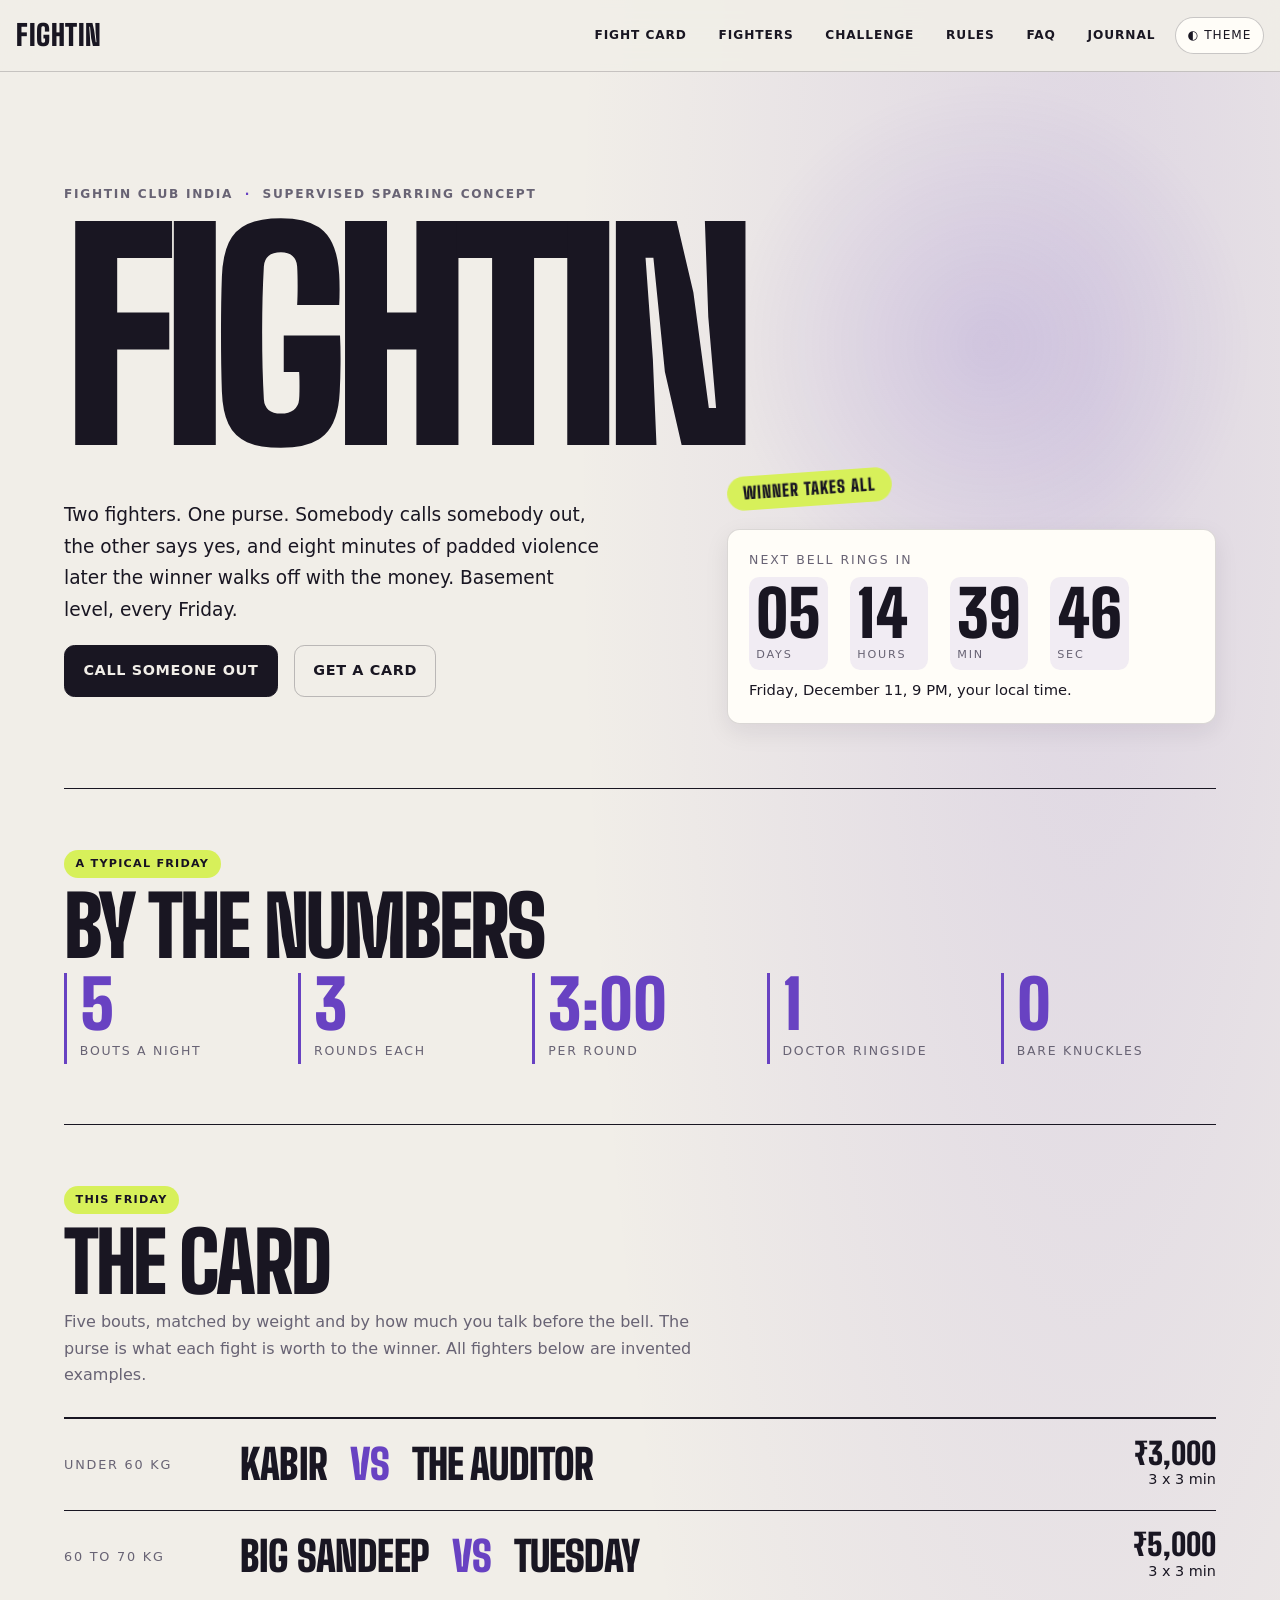
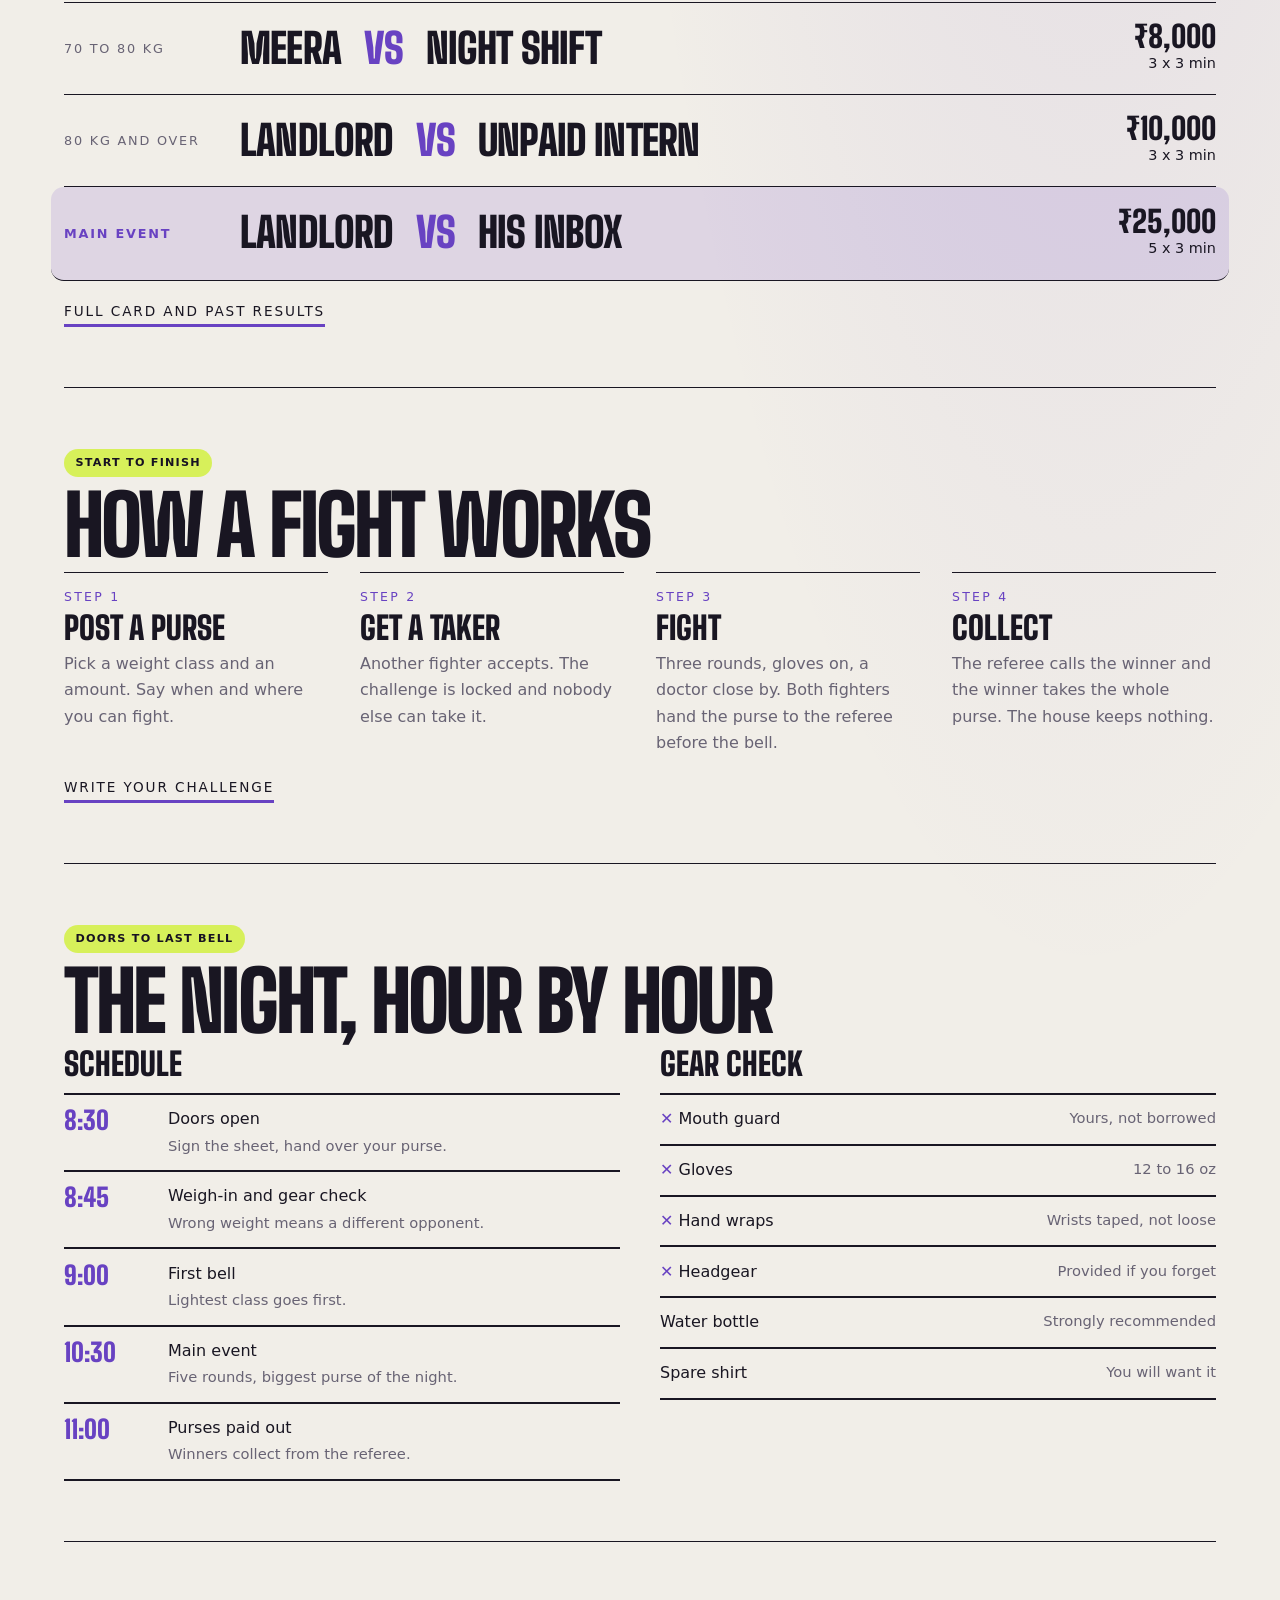
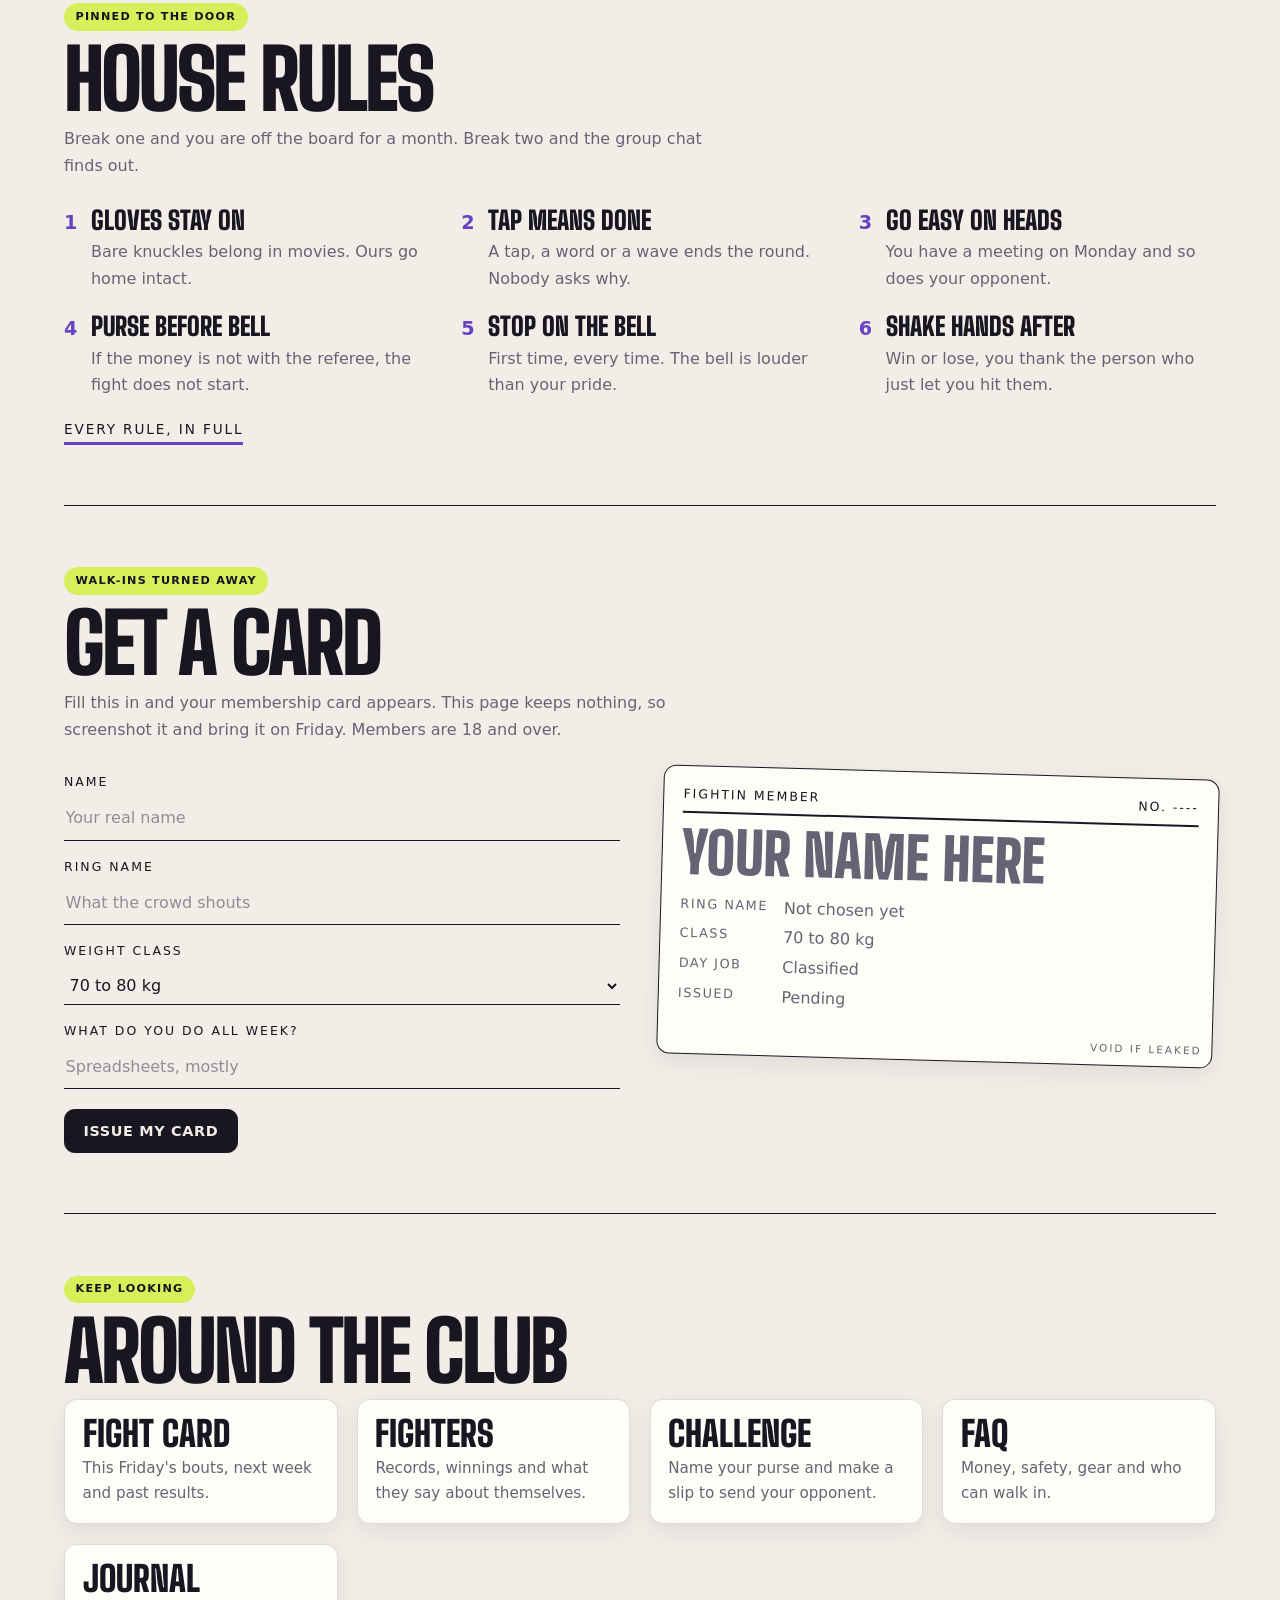
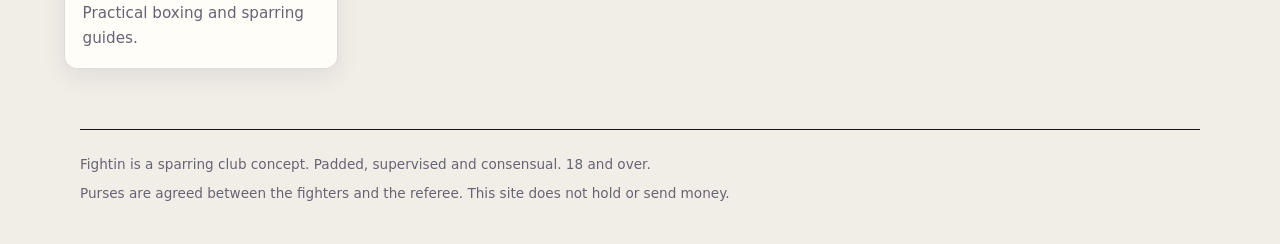
==== commit 235a2141: "fix indexing" ====
--- a/index.html
+++ b/index.html
@@ -1,10 +1,10 @@
-<!doctype html><html lang="en"><head><meta charset="utf-8"><meta name="viewport" content="width=device-width,initial-scale=1,viewport-fit=cover"><title>Fightin Club India | Supervised Sparring Club</title><meta name="description" content="Meet Fightin Club India, a fictional supervised sparring club concept with fight cards, fighter profiles, house rules, and shareable challenges. 18+."><link rel="canonical" href="https://fightin.in/"><meta property="og:type" content="website"><meta property="og:url" content="https://fightin.in/"><meta property="og:title" content="Fightin Club India | Supervised Sparring Club"><meta property="og:description" content="Meet Fightin Club India, a fictional supervised sparring club concept with fight cards, fighter profiles, house rules, and shareable challenges. 18+."><meta name="twitter:card" content="summary"><meta name="twitter:title" content="Fightin Club India | Supervised Sparring Club"><meta name="twitter:description" content="Meet Fightin Club India, a fictional supervised sparring club concept with fight cards, fighter profiles, house rules, and shareable challenges. 18+."><style>:root{color-scheme:light;box-sizing:border-box;padding-top:env(safe-area-inset-top,0px);padding-bottom:env(safe-area-inset-bottom,0px)}html{scroll-padding-top:env(safe-area-inset-top,0px)}body{margin:0;padding:0;font:14px -apple-system,BlinkMacSystemFont,sans-serif;background:#fff;color:#000}img{max-width:100%}[hidden]:not([hidden=until-found i]){display:none!important}</style></head><body>
+<!doctype html><html lang="en"><head><meta charset="utf-8"><meta name="viewport" content="width=device-width,initial-scale=1,viewport-fit=cover"><title>Fightin Club India | Supervised Sparring Club</title><meta name="description" content="Meet Fightin Club India, a fictional supervised sparring club concept with fight cards, fighter profiles, house rules, and shareable challenges. 18+."><link rel="canonical" href="https://fightin.in/"><meta property="og:type" content="website"><meta property="og:url" content="https://fightin.in/"><meta property="og:site_name" content="Fightin Club India"><meta property="og:title" content="Fightin Club India | Supervised Sparring Club"><meta property="og:description" content="Meet Fightin Club India, a fictional supervised sparring club concept with fight cards, fighter profiles, house rules, and shareable challenges. 18+."><meta name="twitter:card" content="summary"><meta name="twitter:title" content="Fightin Club India | Supervised Sparring Club"><meta name="twitter:description" content="Meet Fightin Club India, a fictional supervised sparring club concept with fight cards, fighter profiles, house rules, and shareable challenges. 18+."><script type="application/ld+json">{"@context":"https://schema.org","@type":"WebSite","name":"Fightin Club India","alternateName":"Fightin","url":"https://fightin.in/"}</script><style>:root{color-scheme:light;box-sizing:border-box;padding-top:env(safe-area-inset-top,0px);padding-bottom:env(safe-area-inset-bottom,0px)}html{scroll-padding-top:env(safe-area-inset-top,0px)}body{margin:0;padding:0;font:14px -apple-system,BlinkMacSystemFont,sans-serif;background:#fff;color:#000}img{max-width:100%}[hidden]:not([hidden=until-found i]){display:none!important}</style></head><body>
 <link rel="preconnect" href="https://fonts.googleapis.com">
 <link rel="preconnect" href="https://fonts.gstatic.com" crossorigin>
 <link rel="stylesheet" href="https://fonts.googleapis.com/css2?family=Big+Shoulders+Display:wght@700;900&family=Special+Elite&display=swap">
 <link rel="stylesheet" href="styles.css">
 <nav class="nav" aria-label="Main">
-  <a class="brand" href="index.html">Fightin</a>
+  <a class="brand" href="/">Fightin</a>
   <a data-page="fights" href="fights.html">Fight card</a>
   <a data-page="fighters" href="fighters.html">Fighters</a>
   <a data-page="challenge" href="challenge.html">Challenge</a>
@@ -15,6 +15,7 @@
 
 <main>
   <header class="hero">
+    <p class="brand-descriptor">Fightin Club India <span>·</span> Supervised sparring concept</p>
     <h1 class="wordmark" aria-label="Fightin"><span>F</span><span>I</span><span>G</span><span>H</span><span>T</span><span>I</span><span>N</span></h1>
     <div class="hero-row">
       <div>
--- a/styles.css
+++ b/styles.css
@@ -363,6 +363,8 @@
 .nav .brand { font-size: 1.8rem; letter-spacing: .02em; }
 .nav a:not(.brand) { font-size: .76rem; letter-spacing: .075em; font-weight: 650; }
 .hero { gap: 1.2rem; padding-block: clamp(3.5rem, 9vw, 7rem) 4rem; }
+.brand-descriptor { margin: 0; color: var(--ink-soft); font-size: .76rem; font-weight: 750; letter-spacing: .14em; text-transform: uppercase; }
+.brand-descriptor span { padding-inline: .35rem; color: var(--bruise); }
 .hero::before { width: min(48vw, 34rem); right: -4%; top: 0; }
 .wordmark { transform: none; letter-spacing: -.055em; text-shadow: none; }
 .wordmark span:nth-child(3), .wordmark span:nth-child(6) { transform: none; }
